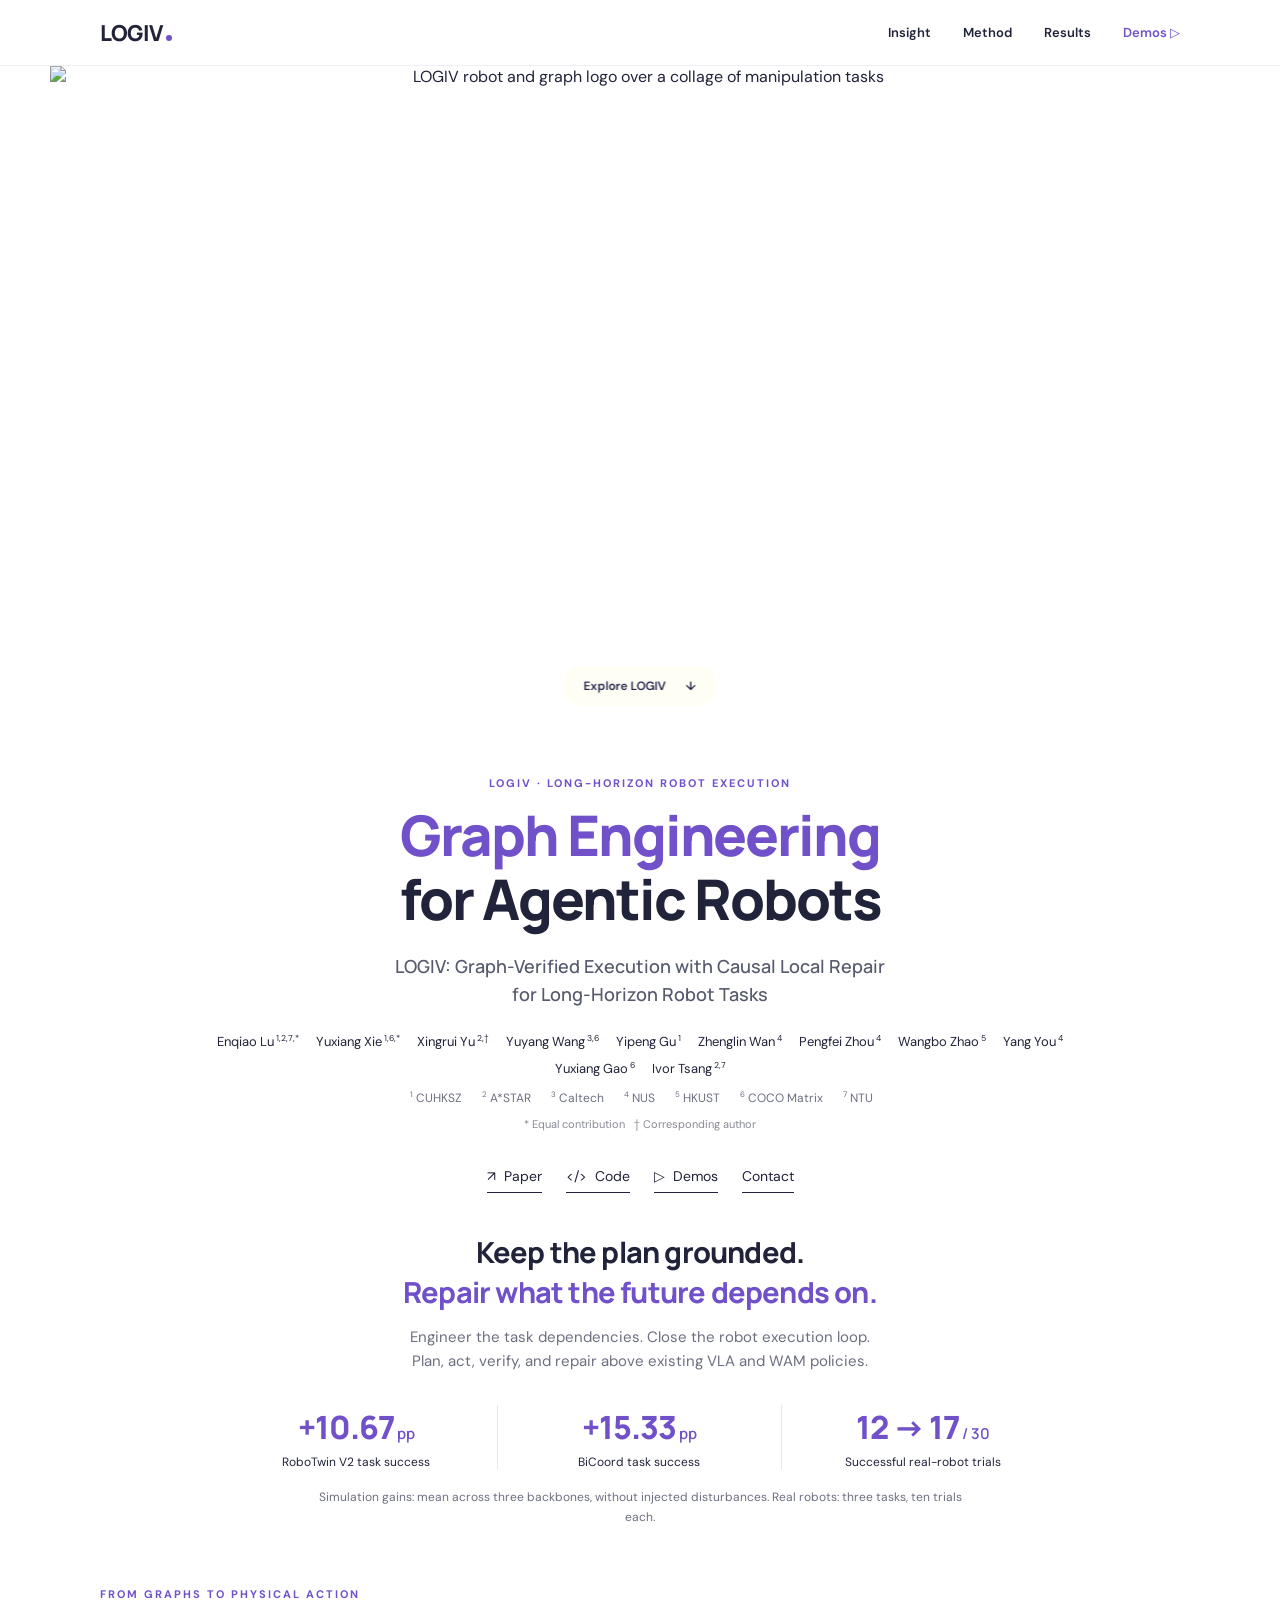
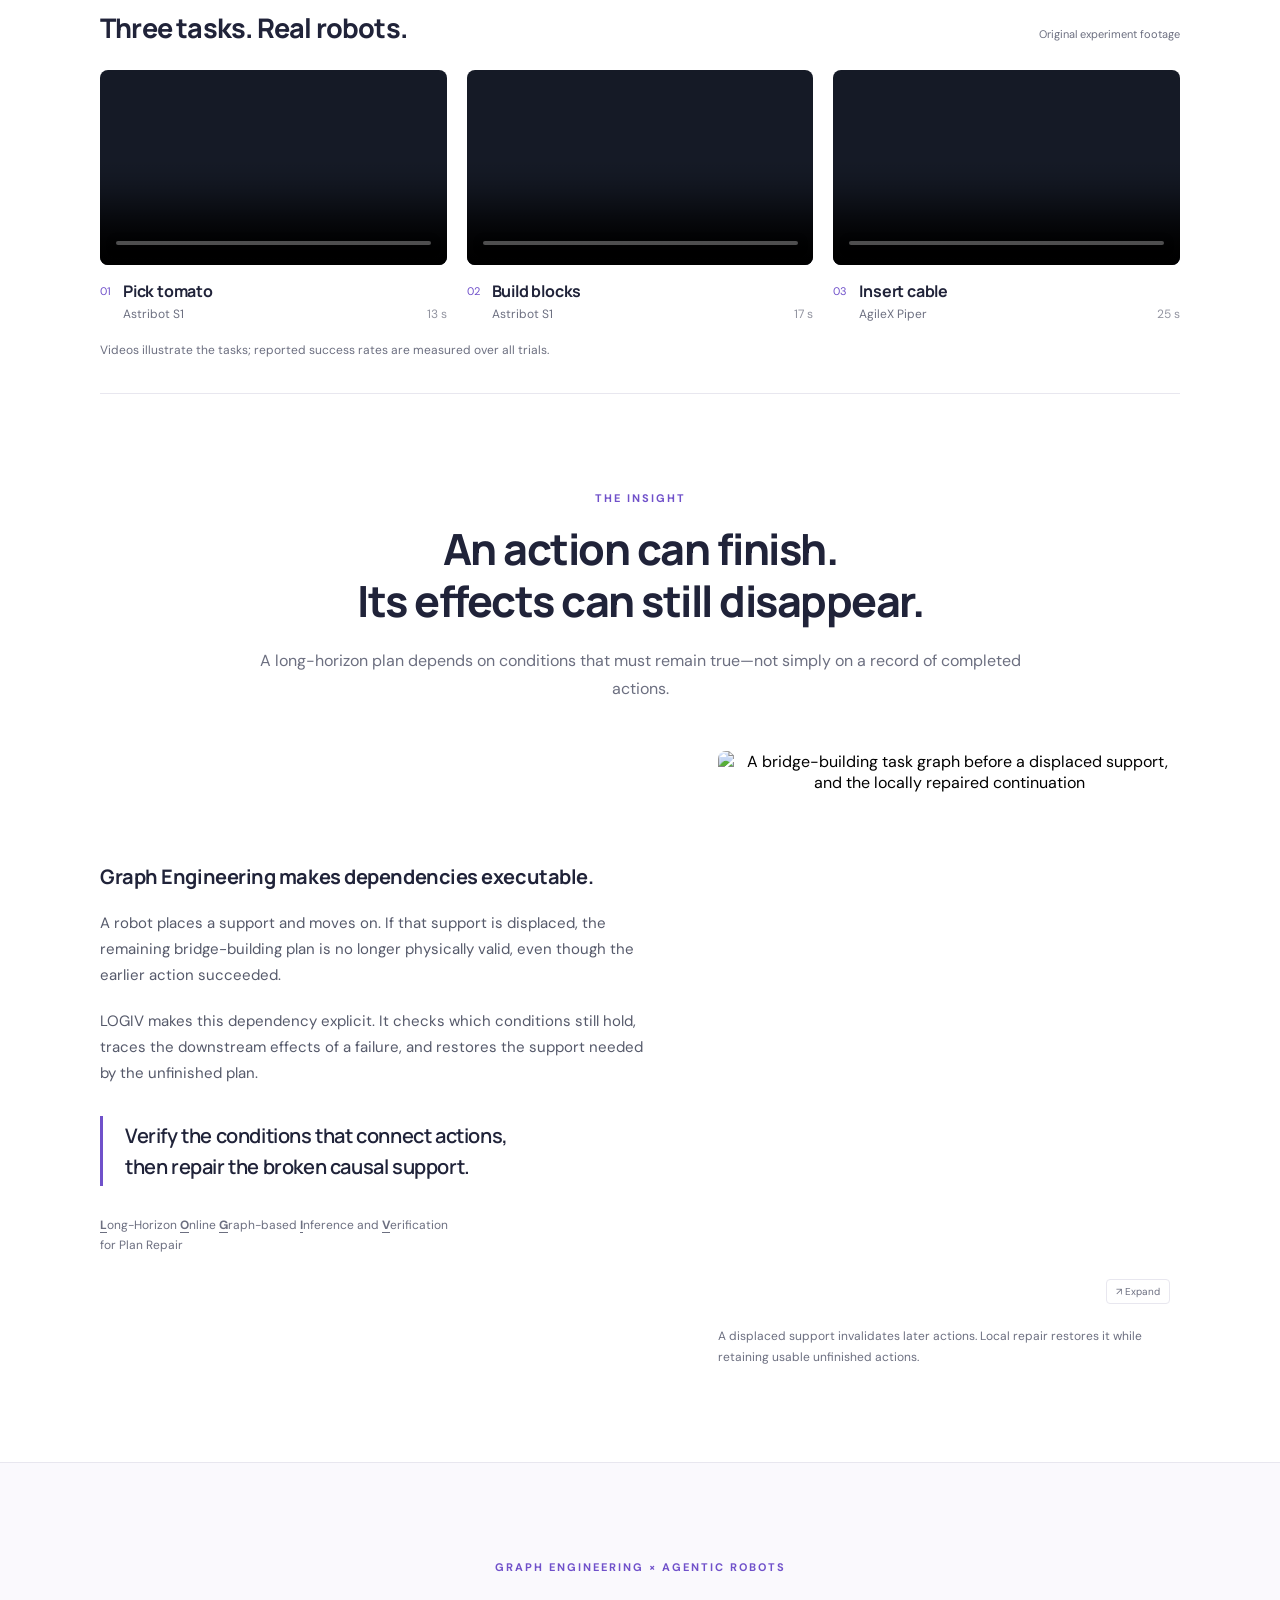
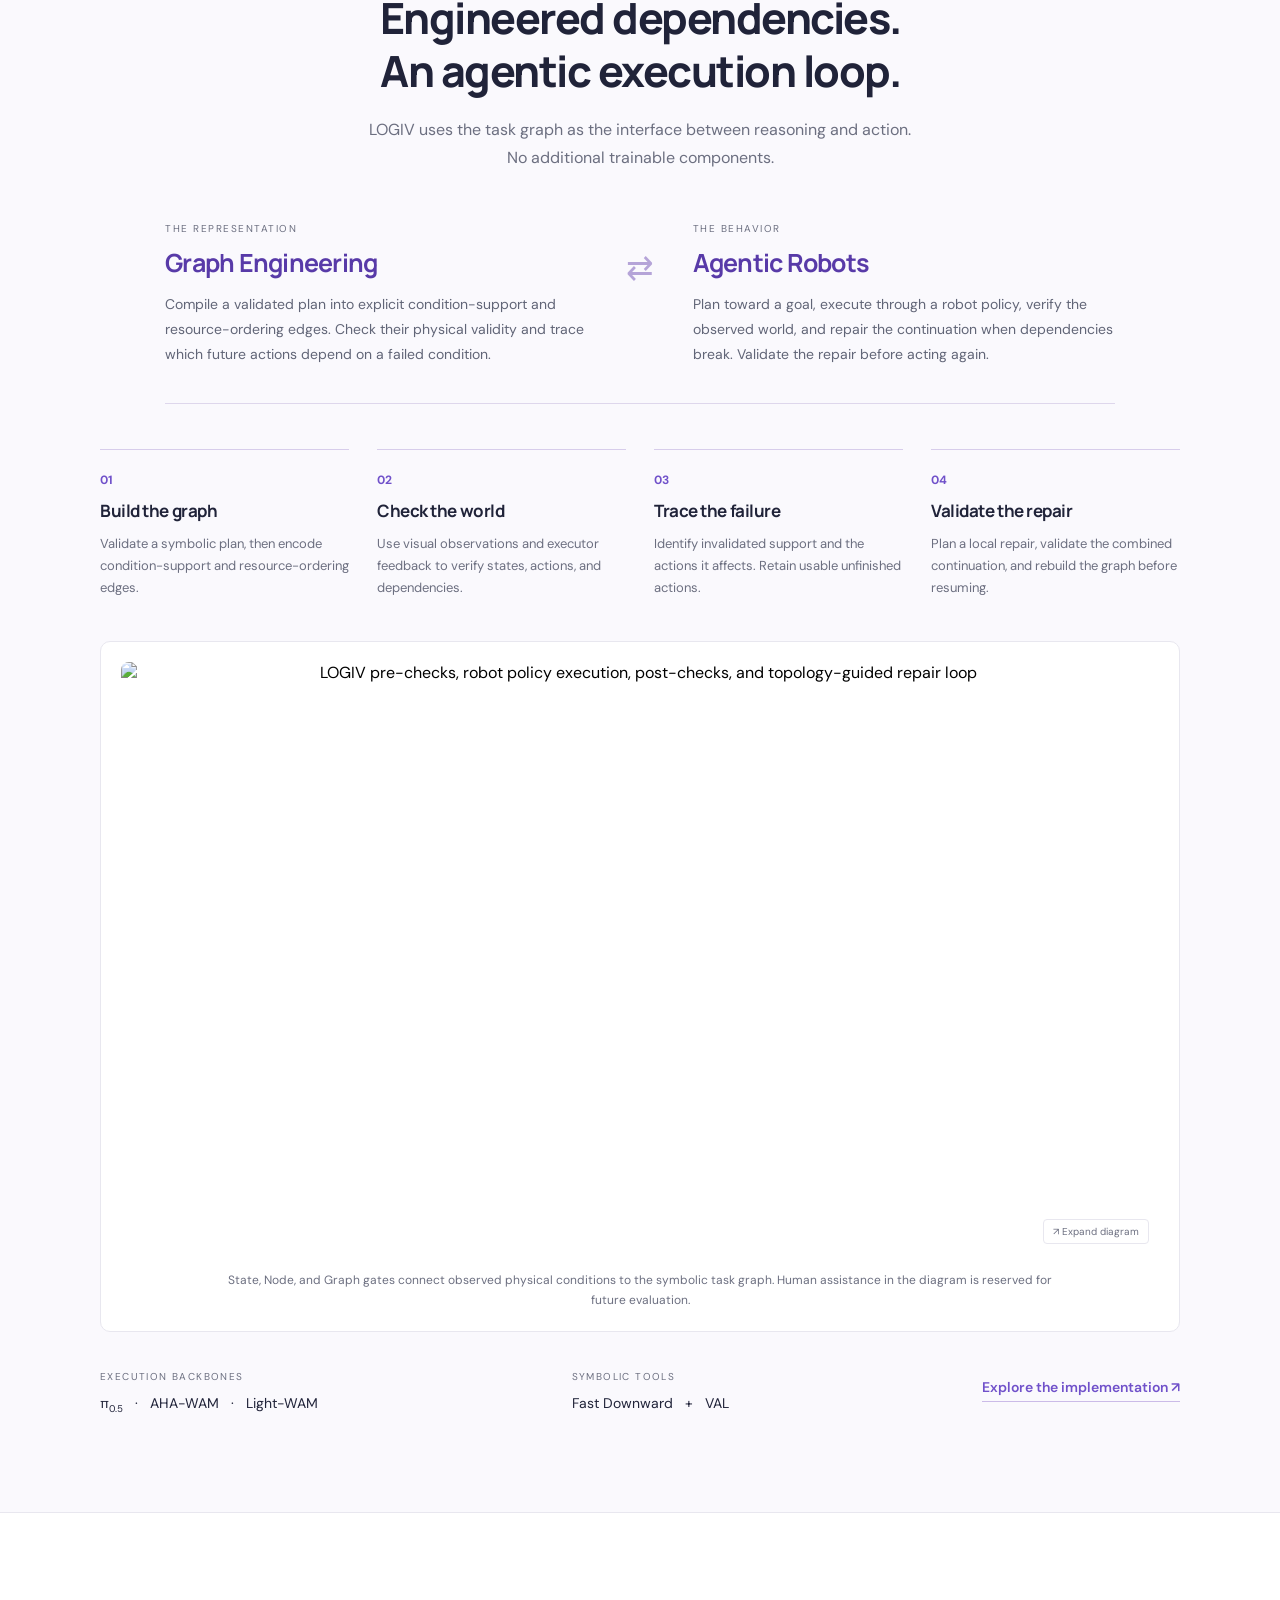
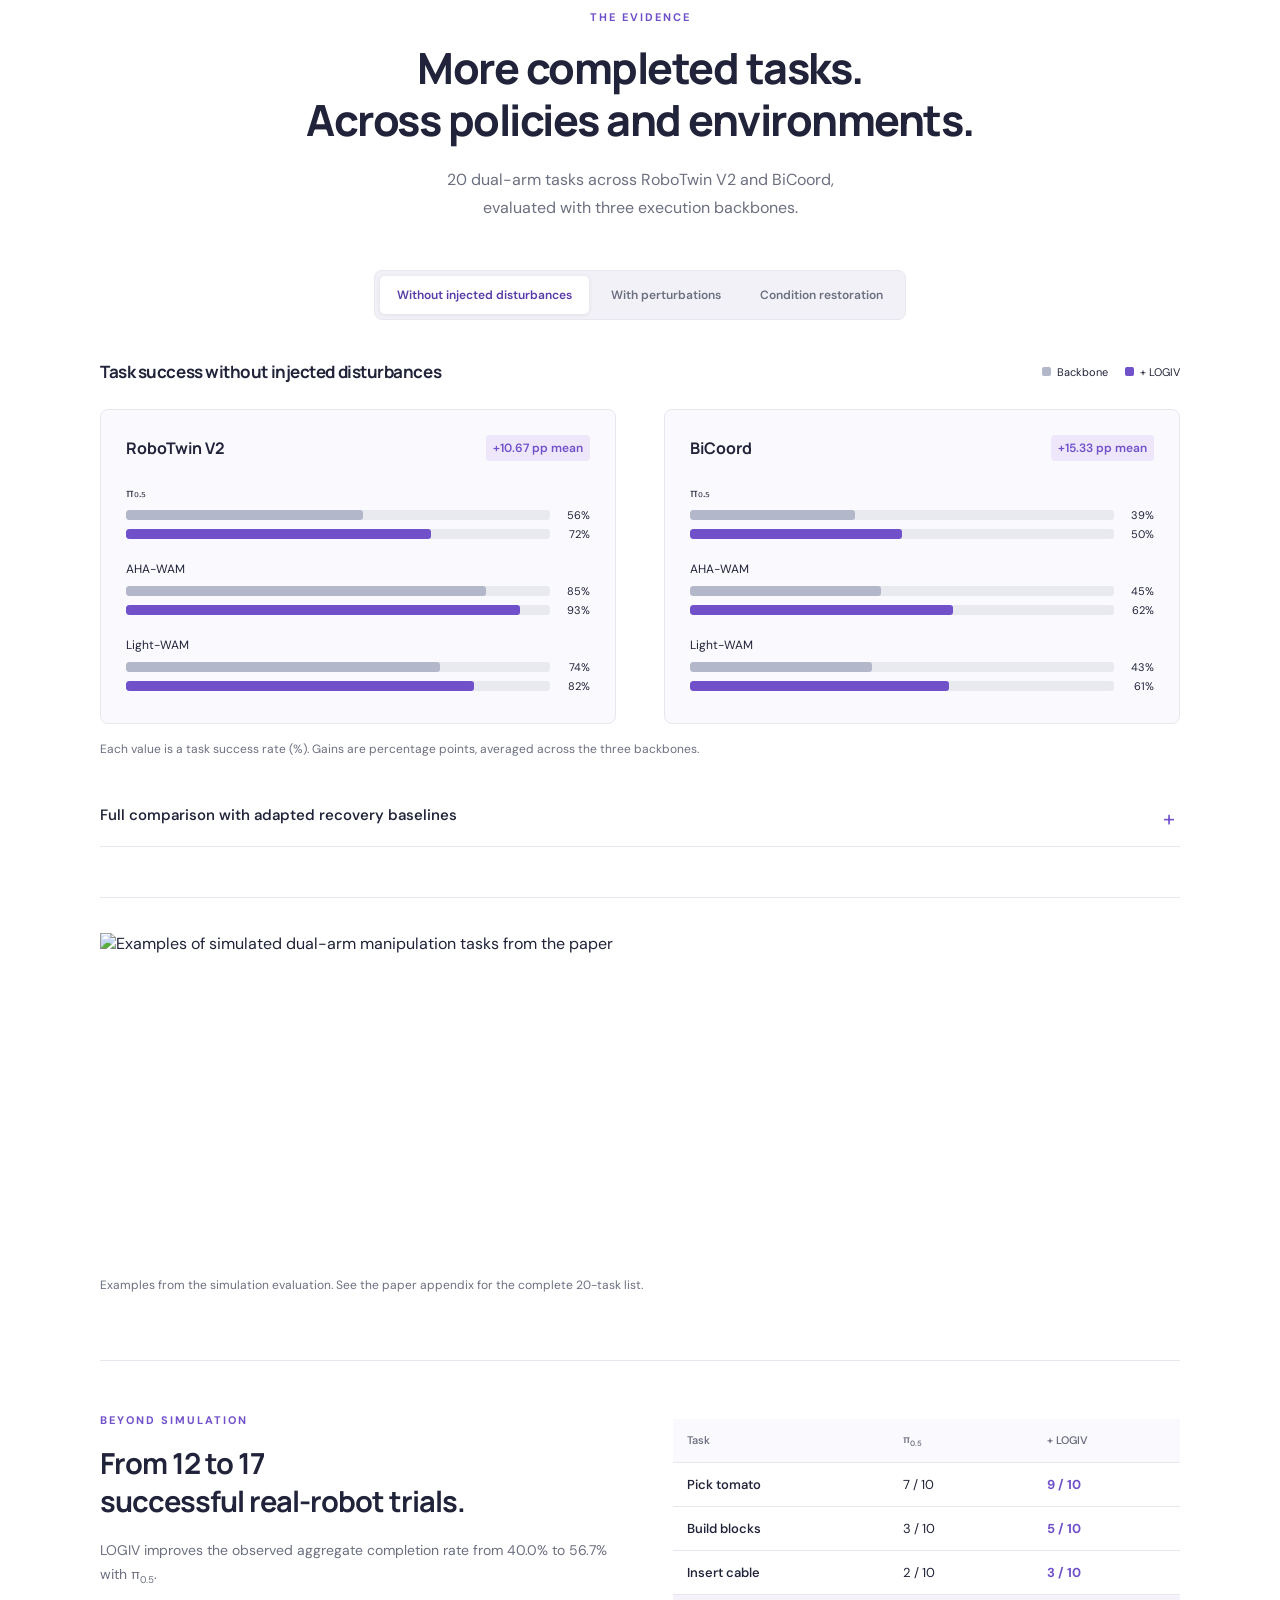
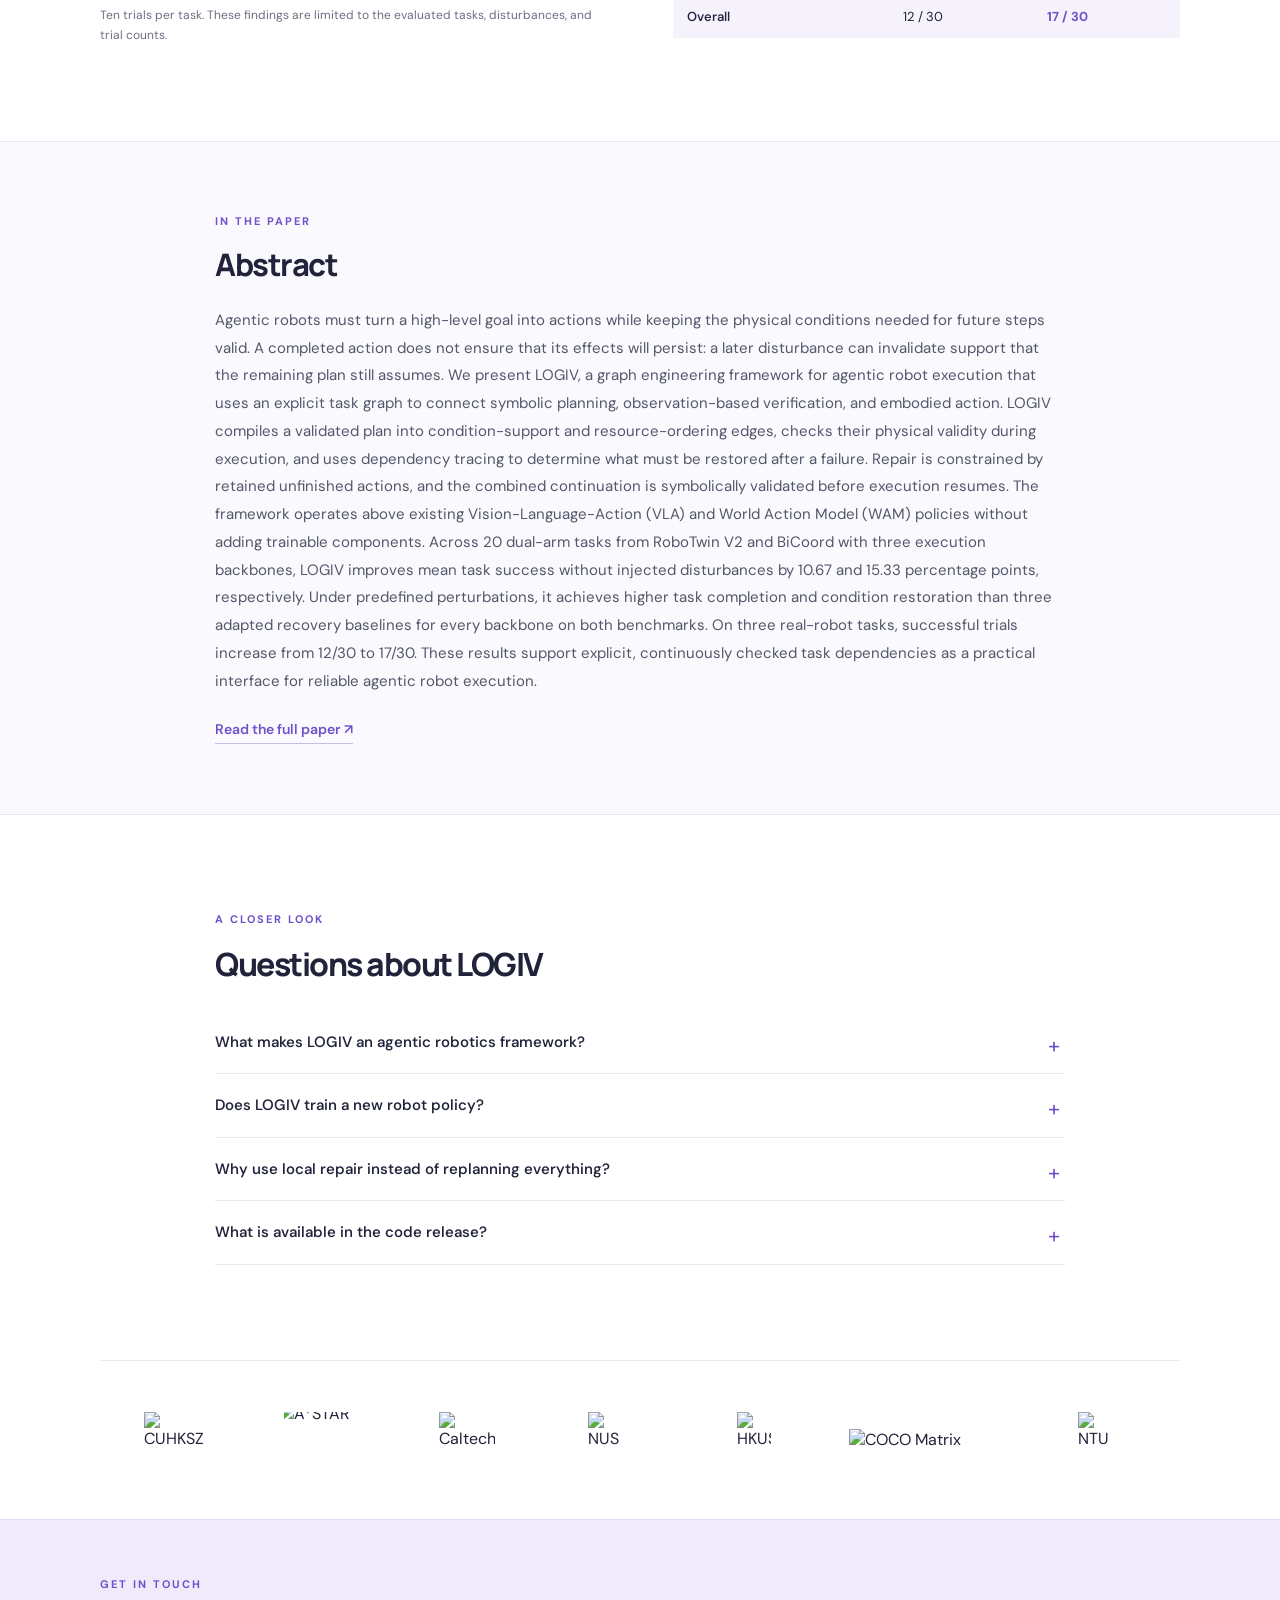
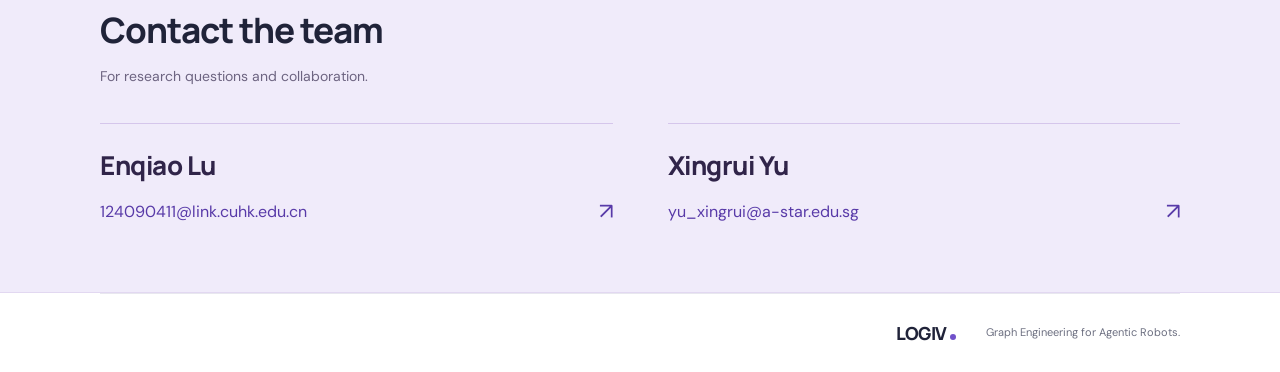
==== index.html @ ecf10473 "Publish LOGIV project website" ====
<!doctype html>
<html lang="en">
<head>
  <meta charset="utf-8">
  <meta name="viewport" content="width=device-width, initial-scale=1">
  <link rel="canonical" href="https://enqiao-lu.github.io/logiv-project/">
  <meta name="theme-color" content="#faf9ff">
  <title>LOGIV — Graph Engineering for Agentic Robots</title>
  <meta name="description" content="LOGIV connects symbolic planning, observation-based verification, and causal local repair for reliable long-horizon robot execution.">
  <meta property="og:title" content="LOGIV — Graph Engineering for Agentic Robots">
  <meta property="og:description" content="Keep the plan grounded. Repair what the future depends on.">
  <meta property="og:image" content="https://enqiao-lu.github.io/logiv-project/assets/logiv-logo.png">
  <link rel="icon" href="assets/logiv-logo.png" type="image/png">
  <link rel="stylesheet" href="styles.css">
  <script src="script.js" defer></script>
</head>
<body>
<a class="skip" href="#main">Skip to content</a>
<header class="site-header">
  <nav class="nav wrap" aria-label="Main navigation">
    <a class="wordmark" href="#top" aria-label="LOGIV home">LOGIV<span class="wordmark-dot"></span></a>
    <div class="nav-links"><a href="#insight">Insight</a><a href="#method">Method</a><a href="#results">Results</a><a href="#demos">Demos <span aria-hidden="true">▷</span></a></div>
  </nav>
</header>
<main id="main">
  <section class="hero wrap" id="top" aria-labelledby="paper-title">
    <div class="poster-hero"><img class="hero-logo" src="assets/logiv-logo.png" alt="LOGIV robot and graph logo over a collage of manipulation tasks" width="1672" height="941" fetchpriority="high"><a class="poster-scroll" href="#project-intro">Explore LOGIV <span aria-hidden="true">↓</span></a></div>
    <p class="eyebrow" id="project-intro">LOGIV · Long-horizon robot execution</p>
    <h1 class="concept-title"><span>Graph Engineering</span><br>for <span>Agentic Robots</span></h1>
    <p class="paper-subtitle" id="paper-title">LOGIV: Graph-Verified Execution with Causal Local Repair<br class="desktop-break"> for Long-Horizon Robot Tasks</p>
    <div class="authors" aria-label="Authors">
      <span>Enqiao Lu<sup>1,2,7,*</sup></span><span>Yuxiang Xie<sup>1,6,*</sup></span><span>Xingrui Yu<sup>2,†</sup></span><span>Yuyang Wang<sup>3,6</sup></span><span>Yipeng Gu<sup>1</sup></span><span>Zhenglin Wan<sup>4</sup></span><span>Pengfei Zhou<sup>4</sup></span><span>Wangbo Zhao<sup>5</sup></span><span>Yang You<sup>4</sup></span><span>Yuxiang Gao<sup>6</sup></span><span>Ivor Tsang<sup>2,7</sup></span>
    </div>
    <p class="affiliations"><span><sup>1</sup> CUHKSZ</span><span><sup>2</sup> A*STAR</span><span><sup>3</sup> Caltech</span><span><sup>4</sup> NUS</span><span><sup>5</sup> HKUST</span><span><sup>6</sup> COCO Matrix</span><span><sup>7</sup> NTU</span></p>
    <p class="author-note">* Equal contribution &nbsp; † Corresponding author</p>
    <div class="resource-links"><a href="assets/LOGIV-paper.pdf" target="_blank" rel="noopener"><span aria-hidden="true">↗</span> Paper</a><a href="https://github.com/Enqiao-Lu/LOGIV" target="_blank" rel="noopener"><span aria-hidden="true">&lt;/&gt;</span> Code</a><a href="#demos"><span aria-hidden="true">▷</span> Demos</a><a href="#contact">Contact</a></div>
    <h2 class="hero-message">Keep the plan grounded.<br><span>Repair what the future depends on.</span></h2>
    <p class="hero-description">Engineer the task dependencies. Close the robot execution loop.<br class="desktop-break"> Plan, act, verify, and repair above existing VLA and WAM policies.</p>
    <div class="hero-stats" aria-label="Selected results"><div><strong>+10.67<span> pp</span></strong><span>RoboTwin V2 task success</span></div><div><strong>+15.33<span> pp</span></strong><span>BiCoord task success</span></div><div><strong>12 → 17<span> / 30</span></strong><span>Successful real-robot trials</span></div></div>
    <p class="fine-print">Simulation gains: mean across three backbones, without injected disturbances. Real robots: three tasks, ten trials each.</p>
  </section>

  <section class="demos wrap" id="demos" aria-labelledby="demos-title">
    <div class="section-inline"><div><p class="eyebrow">From graphs to physical action</p><h2 id="demos-title">Three tasks. Real robots.</h2></div><span class="section-aside">Original experiment footage</span></div>
    <div class="video-grid">
      <figure><div class="video-shell"><video controls playsinline muted preload="metadata" poster="assets/tomato-poster.jpg" aria-label="Pick tomato demonstration"><source src="assets/tomato.mp4" type="video/mp4"><a href="assets/tomato.mp4">Download pick tomato video</a></video></div><figcaption><span class="demo-index">01</span><div><h3>Pick tomato</h3><p>Astribot S1 <span>13 s</span></p></div></figcaption></figure>
      <figure><div class="video-shell"><video controls playsinline muted preload="metadata" poster="assets/blocks-poster.jpg" aria-label="Build blocks demonstration"><source src="assets/blocks.mp4" type="video/mp4"><a href="assets/blocks.mp4">Download build blocks video</a></video></div><figcaption><span class="demo-index">02</span><div><h3>Build blocks</h3><p>Astribot S1 <span>17 s</span></p></div></figcaption></figure>
      <figure><div class="video-shell"><video controls playsinline muted preload="metadata" poster="assets/cable-poster.jpg" aria-label="Insert cable demonstration"><source src="assets/cable.mp4" type="video/mp4"><a href="assets/cable.mp4">Download insert cable video</a></video></div><figcaption><span class="demo-index">03</span><div><h3>Insert cable</h3><p>AgileX Piper <span>25 s</span></p></div></figcaption></figure>
    </div>
    <p class="section-footnote">Videos illustrate the tasks; reported success rates are measured over all trials.</p>
  </section>

  <section class="section insight wrap" id="insight" aria-labelledby="insight-title">
    <div class="section-heading"><p class="eyebrow">The insight</p><h2 id="insight-title">An action can finish.<br>Its effects can still disappear.</h2><p>A long-horizon plan depends on conditions that must remain true—not simply on a record of completed actions.</p></div>
    <div class="insight-grid">
      <div class="insight-copy"><h3>Graph Engineering makes dependencies executable.</h3><p>A robot places a support and moves on. If that support is displaced, the remaining bridge-building plan is no longer physically valid, even though the earlier action succeeded.</p><p>LOGIV makes this dependency explicit. It checks which conditions still hold, traces the downstream effects of a failure, and restores the support needed by the unfinished plan.</p><blockquote>Verify the conditions that connect actions,<br>then repair the broken causal support.</blockquote><p class="expanded-name"><u>L</u>ong-Horizon <u>O</u>nline <u>G</u>raph-based <u>I</u>nference and <u>V</u>erification for Plan Repair</p></div>
      <figure class="paper-figure overview"><button class="figure-button" type="button" data-image="assets/overview.webp" data-caption="Task-graph construction and local repair in the BiCoord build_bridge task." aria-label="Enlarge task-graph overview"><img src="assets/overview.webp" alt="A bridge-building task graph before a displaced support, and the locally repaired continuation" width="1200" height="1464" loading="lazy"><span class="expand-hint" aria-hidden="true">↗ Expand</span></button><figcaption>A displaced support invalidates later actions. Local repair restores it while retaining usable unfinished actions.</figcaption></figure>
    </div>
  </section>

  <section class="method-band" id="method" aria-labelledby="method-title"><div class="wrap section">
    <div class="section-heading"><p class="eyebrow">Graph Engineering × Agentic Robots</p><h2 id="method-title">Engineered dependencies.<br>An agentic execution loop.</h2><p>LOGIV uses the task graph as the interface between reasoning and action.<br>No additional trainable components.</p></div>
    <div class="concept-bridge">
      <div><p class="concept-label">The representation</p><h3>Graph Engineering</h3><p>Compile a validated plan into explicit condition-support and resource-ordering edges. Check their physical validity and trace which future actions depend on a failed condition.</p></div>
      <span class="concept-connector" aria-hidden="true">⇄</span>
      <div><p class="concept-label">The behavior</p><h3>Agentic Robots</h3><p>Plan toward a goal, execute through a robot policy, verify the observed world, and repair the continuation when dependencies break. Validate the repair before acting again.</p></div>
    </div>
    <ol class="method-steps"><li><span>01</span><h3>Build the graph</h3><p>Validate a symbolic plan, then encode condition-support and resource-ordering edges.</p></li><li><span>02</span><h3>Check the world</h3><p>Use visual observations and executor feedback to verify states, actions, and dependencies.</p></li><li><span>03</span><h3>Trace the failure</h3><p>Identify invalidated support and the actions it affects. Retain usable unfinished actions.</p></li><li><span>04</span><h3>Validate the repair</h3><p>Plan a local repair, validate the combined continuation, and rebuild the graph before resuming.</p></li></ol>
    <figure class="paper-figure method-figure"><button type="button" class="figure-button" data-image="assets/method.webp" data-caption="LOGIV online verification and topology-guided repair. Human assistance is reserved for future evaluation." aria-label="Enlarge LOGIV method diagram"><img src="assets/method.webp" alt="LOGIV pre-checks, robot policy execution, post-checks, and topology-guided repair loop" width="2200" height="1254" loading="lazy"><span class="expand-hint" aria-hidden="true">↗ Expand diagram</span></button><figcaption>State, Node, and Graph gates connect observed physical conditions to the symbolic task graph. Human assistance in the diagram is reserved for future evaluation.</figcaption></figure>
    <div class="method-bottom"><div><span class="small-label">Execution backbones</span><p>π<sub>0.5</sub> &nbsp; · &nbsp; AHA-WAM &nbsp; · &nbsp; Light-WAM</p></div><div><span class="small-label">Symbolic tools</span><p>Fast Downward &nbsp; + &nbsp; VAL</p></div><a class="text-link" href="https://github.com/Enqiao-Lu/LOGIV#method" target="_blank" rel="noopener">Explore the implementation <span aria-hidden="true">↗</span></a></div>
  </div></section>

  <section class="section results wrap" id="results" aria-labelledby="results-title">
    <div class="section-heading"><p class="eyebrow">The evidence</p><h2 id="results-title">More completed tasks.<br>Across policies and environments.</h2><p>20 dual-arm tasks across RoboTwin V2 and BiCoord,<br>evaluated with three execution backbones.</p></div>
    <div class="result-controls" role="group" aria-label="Choose evaluation metric"><button class="active" type="button" data-metric="clean" aria-pressed="true">Without injected disturbances</button><button type="button" data-metric="perturbed" aria-pressed="false">With perturbations</button><button type="button" data-metric="recovery" aria-pressed="false">Condition restoration</button></div>
    <div class="chart-heading"><h3 id="chart-title">Task success without injected disturbances</h3><div class="legend"><span><i class="base-swatch"></i>Backbone</span><span><i class="logiv-swatch"></i>+ LOGIV</span></div></div>
    <div class="benchmark-charts" id="benchmark-charts" aria-live="polite"></div>
    <p class="section-footnote" id="metric-note">Each value is a task success rate (%). Gains are percentage points, averaged across the three backbones.</p>
    <details class="full-results"><summary>Full comparison with adapted recovery baselines</summary><div class="table-scroll"><table id="full-results-table"><caption>Results from the paper. C: no injected disturbances; P: predefined perturbations; R: condition restoration. All values are percentages.</caption><thead><tr><th scope="col">Backbone</th><th scope="col">Method</th><th colspan="3" scope="colgroup">RoboTwin V2</th><th colspan="3" scope="colgroup">BiCoord</th></tr><tr><th></th><th></th><th>C</th><th>P</th><th>R</th><th>C</th><th>P</th><th>R</th></tr></thead><tbody></tbody></table></div></details>
    <figure class="task-strip"><img src="assets/simulation-tasks.webp" alt="Examples of simulated dual-arm manipulation tasks from the paper" width="1800" height="549" loading="lazy"><figcaption>Examples from the simulation evaluation. See the paper appendix for the complete 20-task list.</figcaption></figure>
    <div class="real-results"><div><p class="eyebrow">Beyond simulation</p><h3>From 12 to 17<br>successful real-robot trials.</h3><p>LOGIV improves the observed aggregate completion rate from 40.0% to 56.7% with π<sub>0.5</sub>.</p><p class="section-footnote">Ten trials per task. These findings are limited to the evaluated tasks, disturbances, and trial counts.</p></div><div class="table-scroll"><table><caption class="sr-only">Real-robot task success</caption><thead><tr><th scope="col">Task</th><th scope="col">π<sub>0.5</sub></th><th scope="col">+ LOGIV</th></tr></thead><tbody><tr><th scope="row">Pick tomato</th><td>7 / 10</td><td><strong>9 / 10</strong></td></tr><tr><th scope="row">Build blocks</th><td>3 / 10</td><td><strong>5 / 10</strong></td></tr><tr><th scope="row">Insert cable</th><td>2 / 10</td><td><strong>3 / 10</strong></td></tr><tr class="total"><th scope="row">Overall</th><td>12 / 30</td><td><strong>17 / 30</strong></td></tr></tbody></table></div></div>
  </section>

  <section class="abstract-band"><div class="wrap narrow section"><p class="eyebrow">In the paper</p><h2>Abstract</h2><p class="abstract-text">Agentic robots must turn a high-level goal into actions while keeping the physical conditions needed for future steps valid. A completed action does not ensure that its effects will persist: a later disturbance can invalidate support that the remaining plan still assumes. We present LOGIV, a graph engineering framework for agentic robot execution that uses an explicit task graph to connect symbolic planning, observation-based verification, and embodied action. LOGIV compiles a validated plan into condition-support and resource-ordering edges, checks their physical validity during execution, and uses dependency tracing to determine what must be restored after a failure. Repair is constrained by retained unfinished actions, and the combined continuation is symbolically validated before execution resumes. The framework operates above existing Vision-Language-Action (VLA) and World Action Model (WAM) policies without adding trainable components. Across 20 dual-arm tasks from RoboTwin V2 and BiCoord with three execution backbones, LOGIV improves mean task success without injected disturbances by 10.67 and 15.33 percentage points, respectively. Under predefined perturbations, it achieves higher task completion and condition restoration than three adapted recovery baselines for every backbone on both benchmarks. On three real-robot tasks, successful trials increase from 12/30 to 17/30. These results support explicit, continuously checked task dependencies as a practical interface for reliable agentic robot execution.</p><a class="text-link" href="assets/LOGIV-paper.pdf" target="_blank" rel="noopener">Read the full paper ↗</a></div></section>

  <section class="section wrap narrow faq" aria-labelledby="faq-title"><p class="eyebrow">A closer look</p><h2 id="faq-title">Questions about LOGIV</h2><details><summary>What makes LOGIV an agentic robotics framework?</summary><p>It closes a planning–execution–verification–repair loop. The system reasons about the conditions needed for future actions, observes whether they remain valid, and updates its continuation after failure. Its autonomy is bounded by the symbolic task model, available observations, execution policies, and budget.</p></details><details><summary>Does LOGIV train a new robot policy?</summary><p>No. LOGIV operates above existing VLA and WAM policies. It adds symbolic task-graph construction, runtime verification, and local plan repair without adding trainable components.</p></details><details><summary>Why use local repair instead of replanning everything?</summary><p>Usable unfinished actions constrain the repair. By restoring the support they need and validating the combined continuation, LOGIV can avoid repeating valid work. In the reported ablation, replanning all remaining actions increases repeated valid actions from 0.2 to 1.6.</p></details><details><summary>What is available in the code release?</summary><p>The repository includes a LOGIV core reconstructed from the paper, integration layers for RoboTwin and BiCoord, and two example PDDL/prompt bundles. Complete experimental reproduction additionally requires the original task models, full prompts, policy weights, layouts, perturbation schedules, and budgets. See the <a href="https://github.com/Enqiao-Lu/LOGIV#implementation-and-validation-scope" target="_blank" rel="noopener">repository's validation scope</a>.</p></details></section>


  <section class="institutions wrap" aria-label="Author affiliations"><div><span class="emblem" style="--ratio:1.260000;--scale:1.000000;--offset-x:0.000000;--offset-y:0.000000"><img src="assets/logo-cuhksz.png" alt="CUHKSZ" loading="lazy"></span></div><div><span class="emblem" style="--ratio:1.397351;--scale:1.324503;--offset-x:0.105960;--offset-y:0.152318"><img src="assets/logo-astar.png" alt="A*STAR" loading="lazy"></span></div><div><span class="emblem" style="--ratio:1.003040;--scale:1.000000;--offset-x:0.000000;--offset-y:0.000000"><img src="assets/logo-caltech-seal.png" alt="Caltech" loading="lazy"></span></div><div><span class="emblem" style="--ratio:0.782609;--scale:1.000000;--offset-x:0.000000;--offset-y:0.000000"><img src="assets/logo-nus.png" alt="NUS" loading="lazy"></span></div><div><span class="emblem" style="--ratio:0.610169;--scale:1.000000;--offset-x:0.000000;--offset-y:0.000000"><img src="assets/logo-hkust.png" alt="HKUST" loading="lazy"></span></div><div class="company-logo"><img src="assets/logo-coco-official.png" alt="COCO Matrix" loading="lazy"></div><div><span class="emblem" style="--ratio:0.778499;--scale:1.000000;--offset-x:0.000000;--offset-y:0.000000"><img src="assets/logo-ntu.png" alt="NTU" loading="lazy"></span></div></section>
  <section class="contact-band" id="contact" aria-labelledby="contact-title"><div class="wrap"><p class="eyebrow">Get in touch</p><h2 id="contact-title">Contact the team</h2><p class="contact-intro">For research questions and collaboration.</p><div class="contact-people"><a href="mailto:124090411@link.cuhk.edu.cn"><span class="contact-name">Enqiao Lu</span><span class="contact-email">124090411@link.cuhk.edu.cn <span aria-hidden="true">↗</span></span></a><a href="mailto:yu_xingrui@a-star.edu.sg"><span class="contact-name">Xingrui Yu</span><span class="contact-email">yu_xingrui@a-star.edu.sg <span aria-hidden="true">↗</span></span></a></div></div></section>
</main>
<footer class="wrap"><a class="wordmark" href="#top">LOGIV<span class="wordmark-dot"></span></a><p>Graph Engineering for Agentic Robots.</p></footer>
<dialog id="figure-dialog" aria-labelledby="figure-caption"><button type="button" id="close-figure" aria-label="Close enlarged figure">×</button><img id="figure-large" src="assets/overview.webp" alt=""><p id="figure-caption"></p></dialog>
</body>
</html>
---- styles.css ----
@import url('https://fonts.googleapis.com/css2?family=DM+Sans:wght@400;450;500;550;600;650;700&family=Manrope:wght@500;600;650;700;750;800&display=swap');
:root{--ink:#202339;--muted:#6c6f80;--purple:#7051ca;--purple-dark:#583aa8;--pale:#f5f2fc;--line:#e8e7ef;--soft:#faf9fd;--base:#b2b8c9;--max:1080px;font-family:'DM Sans',sans-serif;color:var(--ink);background:#fff;font-synthesis:none;scroll-behavior:smooth;scroll-padding-top:90px}
*{box-sizing:border-box}body{margin:0}a{color:inherit;text-decoration:none}button,summary,a{-webkit-tap-highlight-color:transparent}button{font:inherit;cursor:pointer}a:hover{color:var(--purple)}a:focus-visible,button:focus-visible,summary:focus-visible,video:focus-visible{outline:3px solid #9272e1;outline-offset:5px}p{line-height:1.75}h1,h2,h3,p,figure{margin:0}h1,h2,h3{font-family:Manrope,'DM Sans',sans-serif}h2{font-size:clamp(30px,3.4vw,43px);line-height:1.22;letter-spacing:-1.5px;font-weight:750}h3{font-size:20px;line-height:1.4;letter-spacing:-.45px}img,video{max-width:100%;height:auto}sup{font-size:.66em;margin-left:2px}sub{font-size:.7em}.wrap{width:min(var(--max),calc(100% - 64px));margin-inline:auto}.narrow{max-width:850px}.sr-only{position:absolute;width:1px;height:1px;padding:0;margin:-1px;overflow:hidden;clip:rect(0,0,0,0);white-space:nowrap;border:0}.skip{position:fixed;top:-80px;left:20px;background:#fff;z-index:100;padding:16px}.skip:focus{top:12px}.site-header{height:66px;background:rgba(255,255,255,.94);backdrop-filter:blur(14px);border-bottom:1px solid #f0eff5;position:sticky;top:0;z-index:20}.nav{display:flex;align-items:center;justify-content:space-between;height:100%}.wordmark{font-family:Manrope,sans-serif;font-size:22px;letter-spacing:-.8px;font-weight:800;display:inline-flex;align-items:baseline;gap:4px}.wordmark-dot{width:6px;height:6px;background:var(--purple);border-radius:50%;display:inline-block}.nav-links{display:flex;gap:32px;font-size:13px;font-weight:600}.nav-links a:last-child{color:var(--purple)}.nav-links a[aria-current]{text-decoration:underline;text-underline-offset:7px}.hero{text-align:center;padding-top:38px}.hero-logo{width:385px;height:auto;border-radius:10px;display:block;margin:0 auto 25px;box-shadow:0 3px 16px #2524490b}.eyebrow{text-transform:uppercase;letter-spacing:2px;font-size:11px;font-weight:700;color:var(--purple);margin-bottom:15px}.hero .eyebrow{margin-bottom:10px}h1{font-size:clamp(24px,2.7vw,34px);letter-spacing:-1px;line-height:1.35;font-weight:750;max-width:950px;margin:auto}.authors{display:flex;flex-wrap:wrap;justify-content:center;gap:7px 17px;max-width:850px;margin:23px auto 10px;font-size:13px;line-height:1.5}.authors span{white-space:nowrap}.affiliations{display:flex;flex-wrap:wrap;justify-content:center;gap:4px 18px;font-size:12px;color:var(--muted)}.author-note{font-size:11px;color:#878996;margin-top:6px}.resource-links{display:flex;flex-wrap:wrap;justify-content:center;gap:24px;margin:25px 0 39px;font-size:14px}.resource-links a{border-bottom:1px solid var(--ink);padding:7px 0;display:flex;gap:8px;align-items:center}.resource-links a:hover{border-color:var(--purple)}.hero-message{font-size:29px;line-height:1.4;letter-spacing:-.8px}.hero-message span{color:var(--purple)}.hero-description{font-size:15px;color:var(--muted);line-height:1.6;margin-top:12px}.hero-stats{display:grid;grid-template-columns:repeat(3,1fr);max-width:850px;margin:32px auto 17px}.hero-stats>div{display:flex;flex-direction:column;gap:5px;border-right:1px solid var(--line)}.hero-stats>div:last-child{border:0}.hero-stats strong{font-family:Manrope,sans-serif;font-size:32px;color:var(--purple);letter-spacing:-1px;font-weight:800}.hero-stats strong span{font-size:15px;letter-spacing:0;font-weight:600}.hero-stats>div>span{font-size:12px}.fine-print,.section-footnote{font-size:12px;color:var(--muted);line-height:1.7}.fine-print{max-width:700px;margin:auto}.demos{padding-top:57px}.section-inline{display:flex;justify-content:space-between;align-items:end;gap:16px}.section-inline h2{font-size:27px;letter-spacing:-.8px}.section-inline .eyebrow{margin-bottom:8px}.section-aside{font-size:11px;color:var(--muted);padding-bottom:4px}.video-grid{display:grid;grid-template-columns:repeat(3,1fr);gap:20px;margin-top:25px}.video-shell{background:#151a26;border-radius:8px;overflow:hidden;aspect-ratio:16/9}.video-shell video{display:block;width:100%;height:100%;object-fit:contain}.video-grid figcaption{display:flex;gap:12px;padding:15px 0}.demo-index{font-size:11px;color:var(--purple);padding-top:4px}.video-grid figcaption>div{flex:1}.video-grid h3{font-size:16px;letter-spacing:-.2px}.video-grid p{font-size:12px;color:var(--muted);margin-top:2px}.video-grid p span{float:right;color:#9294a0}.section{padding-block:95px}.section-heading{text-align:center;margin:0 auto 48px;max-width:800px}.section-heading>p:last-child{font-size:16px;color:var(--muted);margin-top:19px}.insight{margin-top:32px;border-top:1px solid var(--line)}.insight-grid{display:grid;grid-template-columns:1fr .85fr;align-items:center;gap:75px}.insight-copy>p{font-size:15px;margin-top:19px;color:#565a6b}.insight-copy blockquote{font-family:Manrope,sans-serif;border-left:3px solid var(--purple);font-size:20px;line-height:1.55;font-weight:600;margin:30px 0;padding:4px 0 4px 22px;letter-spacing:-.4px}.insight-copy .expanded-name{font-size:12px;color:var(--muted);line-height:1.6;max-width:360px}.expanded-name u{font-weight:700;text-underline-offset:3px}.paper-figure figcaption{font-size:12px;line-height:1.7;color:var(--muted);margin-top:12px}.figure-button{border:0;padding:0;background:#fff;display:block;position:relative;width:100%;border-radius:8px;overflow:hidden;transition:box-shadow .2s}.figure-button:hover{box-shadow:0 5px 26px #2a19501a}.figure-button img{display:block;width:100%}.expand-hint{position:absolute;right:10px;bottom:10px;background:#ffffffee;padding:5px 9px;border:1px solid var(--line);border-radius:4px;color:var(--muted);font-size:10px}.method-band{background:var(--soft);border-block:1px solid var(--line)}.method-steps{display:grid;grid-template-columns:repeat(4,1fr);gap:28px;padding:0;list-style:none;margin:0 0 42px}.method-steps li{border-top:1px solid #d7cdeb;padding-top:18px}.method-steps li>span{font-size:12px;color:var(--purple);font-weight:700}.method-steps h3{font-size:17px;margin:10px 0}.method-steps p{font-size:13px;color:var(--muted);line-height:1.7}.method-figure{padding:20px;background:#fff;border:1px solid var(--line);border-radius:10px}.method-figure figcaption{max-width:850px;margin:16px auto 0;text-align:center}.method-bottom{display:flex;align-items:center;justify-content:space-between;gap:24px;margin-top:32px}.small-label{font-size:10px;text-transform:uppercase;letter-spacing:1.4px;color:var(--muted)}.method-bottom p{font-size:14px;margin-top:6px}.text-link{font-size:14px;font-weight:600;color:var(--purple);border-bottom:1px solid #cbbbe8;padding-bottom:5px;display:inline-block}.result-controls{display:flex;justify-content:center;gap:5px;background:#f2f1f7;border:1px solid var(--line);padding:5px;border-radius:8px;width:max-content;max-width:100%;margin:0 auto 40px}.result-controls button{background:transparent;border:0;font-size:12px;font-weight:600;color:var(--muted);padding:11px 17px;border-radius:5px}.result-controls button.active{background:#fff;color:var(--purple-dark);box-shadow:0 1px 5px #251b4414}.chart-heading{display:flex;justify-content:space-between;align-items:center;gap:20px;margin-bottom:25px}.chart-heading h3{font-size:17px}.legend{display:flex;gap:17px;font-size:11px;white-space:nowrap}.legend span{display:flex;align-items:center;gap:6px}.legend i{display:inline-block;width:9px;height:9px;border-radius:2px}.base-swatch{background:var(--base)}.logiv-swatch{background:var(--purple)}.benchmark-charts{display:grid;grid-template-columns:1fr 1fr;gap:48px}.benchmark-chart{padding:25px;background:var(--soft);border:1px solid var(--line);border-radius:8px}.benchmark-title{display:flex;justify-content:space-between;align-items:center;margin-bottom:24px}.benchmark-title h4{font-size:16px;margin:0;font-family:Manrope,sans-serif}.gain{font-size:12px;color:var(--purple);font-weight:600;background:#eee7fa;border-radius:4px;padding:5px 7px}.bar-group{margin:0 0 20px}.bar-group:last-child{margin-bottom:0}.bar-label{font-size:12px;display:block;margin-bottom:7px}.bar-line{display:flex;align-items:center;gap:8px;margin:5px 0}.bar-track{height:10px;background:#e9e9f0;flex:1;border-radius:3px;overflow:hidden}.bar{height:100%;background:var(--base);border-radius:3px;transition:width .3s}.bar.logiv{background:var(--purple)}.bar-number{font-size:11px;font-variant-numeric:tabular-nums;width:32px;text-align:right}.results>#metric-note{margin-top:15px}.full-results{margin-top:25px}.table-scroll{overflow:auto}table{width:100%;border-collapse:collapse;text-align:left;font-size:13px;font-variant-numeric:tabular-nums}th,td{padding:13px 14px;border-bottom:1px solid var(--line)}th{font-weight:550}thead th{font-size:11px;color:var(--muted);background:var(--soft)}td strong{color:var(--purple)}caption{caption-side:bottom;text-align:left;font-size:11px;color:var(--muted);line-height:1.6;padding:12px 0}.highlight td{background:var(--pale);font-weight:600;color:var(--purple-dark)}.full-results table{min-width:700px}.full-results th,.full-results td{padding:10px 12px}.task-strip{margin:50px 0 0;padding-top:35px;border-top:1px solid var(--line)}.task-strip img{width:100%;display:block}.task-strip figcaption{font-size:12px;color:var(--muted);margin-top:13px;line-height:1.6}.real-results{display:grid;grid-template-columns:1fr 1fr;gap:65px;align-items:center;margin-top:65px;padding-top:50px;border-top:1px solid var(--line)}.real-results h3{font-size:29px;line-height:1.3;letter-spacing:-1px}.real-results p:not(.eyebrow){font-size:14px;color:var(--muted);margin-top:17px}.real-results p.section-footnote{font-size:12px}.total th,.total td{border-bottom:0;background:var(--pale)}.abstract-band{background:var(--soft);border-block:1px solid var(--line)}.abstract-band .section{padding-block:70px}.abstract-band h2{font-size:31px}.abstract-text{font-size:15px;line-height:1.85;color:#53576a;margin:23px 0}.faq h2{font-size:32px;margin-bottom:27px}details{border-bottom:1px solid var(--line)}summary{cursor:pointer;list-style:none;position:relative;padding:20px 32px 20px 0;font-size:15px;font-weight:550;line-height:1.5}summary::-webkit-details-marker{display:none}summary::after{content:'+';position:absolute;right:5px;top:18px;color:var(--purple);font-size:22px;font-weight:400}details[open]>summary::after{content:'−'}details p{font-size:14px;color:var(--muted);padding:0 30px 23px 0}details p a{color:var(--purple);text-decoration:underline;text-underline-offset:3px}.citation{padding-bottom:65px}.citation h2{font-size:30px}.copy-button{border:1px solid #ddd6ec;background:#fff;padding:8px 14px;border-radius:5px;font-size:12px;color:var(--purple)}.copy-button:hover{background:var(--pale)}pre{margin:20px 0 10px;padding:25px;border:1px solid var(--line);border-radius:8px;background:var(--soft);font-size:12px;line-height:1.75;overflow:auto;color:#505467}.institutions{display:grid;grid-template-columns:repeat(7,1fr);align-items:center;gap:30px;padding:45px 20px;border-top:1px solid var(--line)}.institutions>div{height:53px;display:flex;align-items:center;justify-content:center}.institutions img{max-height:53px;max-width:100%;object-fit:contain}.institutions .company-logo img{max-height:58px}footer{display:flex;align-items:center;flex-wrap:wrap;gap:15px 30px;padding:27px 0;border-top:1px solid var(--line);font-size:11px;color:var(--muted)}footer .wordmark{font-size:18px;color:var(--ink)}footer>a:last-of-type{margin-left:auto}.footer-credit{flex-basis:100%;font-size:10px;text-align:right;color:#999aa5}dialog{border:1px solid var(--line);border-radius:12px;padding:38px 25px 22px;max-width:min(94vw,1300px);max-height:94vh;box-shadow:0 20px 100px #15102f33}dialog::backdrop{background:#141426b8;backdrop-filter:blur(5px)}dialog img{display:block;max-height:75vh;width:auto;max-width:100%;margin:auto;object-fit:contain}dialog p{font-size:12px;color:var(--muted);margin:15px auto 0;max-width:800px}#close-figure{position:absolute;right:10px;top:5px;background:transparent;border:0;font-size:30px;color:var(--muted);padding:1px 9px}
@media(min-width:1450px){.hero-logo{width:430px}.hero{padding-top:45px}}
@media(max-width:800px){.wrap{width:calc(100% - 40px)}.hero-logo{width:340px}.section{padding-block:65px}.insight-grid{gap:30px;grid-template-columns:1fr 1fr}.insight-copy blockquote{font-size:17px}.method-steps{grid-template-columns:1fr 1fr;gap:25px}.method-bottom{flex-wrap:wrap}.benchmark-charts{gap:20px}.benchmark-chart{padding:18px}.real-results{gap:25px}.institutions{gap:22px}.chart-heading{align-items:start}.hero-stats strong{font-size:27px}.video-grid{gap:12px}}
@media(max-width:600px){:root{scroll-padding-top:76px}.wrap{width:calc(100% - 36px)}.site-header{height:59px}.wordmark{font-size:19px}.nav-links{gap:17px;font-size:11px}.nav-links a span{display:none}.hero{padding-top:27px}.hero-logo{width:290px;margin-bottom:21px}.hero .eyebrow{font-size:9px;letter-spacing:1.5px}h1{font-size:24px;line-height:1.35;letter-spacing:-.65px}.desktop-break{display:none}.authors{font-size:11px;gap:7px 12px;margin-top:19px}.affiliations{font-size:10px;gap:3px 13px}.author-note{font-size:10px}.resource-links{gap:22px;font-size:12px;margin:23px 0 31px}.hero-message{font-size:24px}.hero-description{font-size:13px}.hero-stats{margin:26px -3px 14px;gap:4px}.hero-stats strong{font-size:22px;letter-spacing:-.7px}.hero-stats strong span{font-size:10px}.hero-stats>div>span{font-size:10px;line-height:1.5;padding-inline:5px}.fine-print{font-size:10px}.demos{padding-top:39px}.section-inline h2{font-size:24px}.section-aside{display:none}.video-grid{grid-template-columns:1fr;gap:18px;margin-top:20px}.video-grid figcaption{padding:12px 0}.video-grid h3{font-size:16px}.video-grid p{font-size:11px}.demos>.section-footnote{font-size:11px}.section{padding-block:55px}.section-heading{text-align:left;margin-bottom:30px}.section-heading h2{font-size:31px;letter-spacing:-1px}.section-heading>p:last-child{font-size:14px;margin-top:16px}.insight{margin-top:34px}.insight-grid{grid-template-columns:1fr;gap:30px}.insight-copy>p{font-size:14px}.insight-copy blockquote{font-size:19px;margin-block:23px}.overview{max-width:420px;margin:auto}.method-steps{gap:22px 20px}.method-steps h3{font-size:15px}.method-steps p{font-size:12px}.method-figure{padding:10px}.method-figure figcaption{text-align:left;font-size:11px}.method-bottom{gap:24px}.method-bottom p{font-size:13px}.result-controls{width:100%;gap:2px;justify-content:stretch;padding:4px;margin-bottom:28px}.result-controls button{font-size:10px;padding:10px 8px;flex:1;line-height:1.4}.chart-heading{flex-direction:column;gap:12px}.chart-heading h3{font-size:16px}.benchmark-charts{grid-template-columns:1fr}.benchmark-chart{padding:22px}.bar-track{height:11px}.real-results{grid-template-columns:1fr;margin-top:40px;padding-top:35px;gap:25px}.real-results h3{font-size:27px}.task-strip{margin-top:35px;padding-top:25px}.task-strip img{min-height:140px;object-fit:contain}.abstract-band .section{padding-block:50px}.abstract-text{font-size:14px;line-height:1.85}.faq h2{font-size:28px}summary{font-size:14px}.citation h2{font-size:27px}pre{font-size:10px;padding:17px}.institutions{grid-template-columns:repeat(4,1fr);gap:25px 20px;padding:30px 5px}.institutions>div{height:42px}.institutions img{max-height:42px}.institutions .company-logo img{max-height:42px}footer{gap:15px;font-size:10px}footer p{flex-basis:70%;line-height:1.5}footer>a:last-of-type{margin-left:0}.footer-credit{text-align:left}dialog{padding:38px 12px 18px}.hero-stats>div:first-child strong{white-space:nowrap}}
@media(prefers-reduced-motion:reduce){:root{scroll-behavior:auto}*,*::before,*::after{transition:none!important;animation:none!important}}


/* Core research framing */
.concept-title{font-size:clamp(35px,4.5vw,56px);line-height:1.14;letter-spacing:-2px;font-weight:800}.concept-title span:first-child{color:var(--purple)}.paper-subtitle{font-family:Manrope,sans-serif;font-size:18px;line-height:1.55;font-weight:550;max-width:830px;margin:22px auto 0;color:#575b6e}.hero .hero-logo{width:330px;margin-bottom:23px}.concept-bridge{display:grid;grid-template-columns:1fr 55px 1fr;gap:25px;align-items:start;max-width:950px;margin:0 auto 45px;padding-bottom:36px;border-bottom:1px solid #ded7ec}.concept-bridge h3{font-size:25px;letter-spacing:-.75px;color:var(--purple-dark);margin:7px 0 12px}.concept-bridge p:not(.concept-label){font-size:14px;color:#616577;line-height:1.8}.concept-label{font-size:10px;letter-spacing:1.5px;text-transform:uppercase;color:var(--muted)}.concept-connector{font-size:33px;color:#b5a4d8;margin-top:26px;text-align:center}
@media(max-width:600px){.concept-title{font-size:36px;letter-spacing:-1.3px}.paper-subtitle{font-size:14px;line-height:1.6;margin-top:18px}.hero .hero-logo{width:275px}.concept-bridge{grid-template-columns:1fr;gap:14px;margin-bottom:30px;padding-bottom:28px}.concept-bridge h3{font-size:23px}.concept-bridge p:not(.concept-label){font-size:13px}.concept-connector{display:none}.concept-bridge>div+span+div{margin-top:15px}}

.footer-brand{display:flex;flex-direction:column;gap:8px}.footer-contacts{display:flex;gap:35px;margin-left:auto}.footer-contacts a{display:flex;flex-direction:column;gap:7px;line-height:1.5}.footer-contacts strong{font-size:12px;color:var(--ink);font-weight:600}.footer-contacts span{font-size:11px;color:var(--purple)}
@media(max-width:700px){.footer-contacts{margin-left:0;flex-wrap:wrap;gap:18px 30px}.footer-brand{flex-basis:100%}footer{padding-block:25px;gap:25px}}

.contact-band{background:#f0ebfa;border-block:1px solid #e2d8f1;padding:55px 0 60px}.contact-band h2{font-size:35px;letter-spacing:-1px}.contact-intro{color:#6d6481;font-size:14px;margin-top:12px}.contact-people{display:grid;grid-template-columns:1fr 1fr;gap:55px;margin-top:35px}.contact-people>a{display:flex;flex-direction:column;gap:13px;padding:23px 0 6px;border-top:1px solid #d5c6eb}.contact-name{font-family:Manrope,sans-serif;font-size:26px;font-weight:750;letter-spacing:-.5px;color:#302449}.contact-email{font-size:16px;color:var(--purple-dark);display:flex;align-items:center;justify-content:space-between;gap:15px}.contact-email>span{font-size:23px}.contact-people a:hover .contact-email{text-decoration:underline;text-underline-offset:5px}
@media(max-width:700px){.contact-band{padding:40px 0 45px}.contact-band h2{font-size:31px}.contact-people{grid-template-columns:1fr;gap:25px;margin-top:27px}.contact-name{font-size:25px}.contact-email{font-size:15px}}

/* Full-screen original poster; the foreground image is kept intact. */
.hero.wrap{width:100%;padding-top:0}.poster-hero{position:relative;width:100%;height:calc(100svh - 66px);min-height:420px;overflow:hidden;background:#d9e0f0;isolation:isolate}.poster-hero::before{content:'';position:absolute;inset:-20px;background:url('assets/logiv-logo.png') center/cover;filter:blur(18px);opacity:.6;z-index:-1}.hero .poster-hero .hero-logo{width:100%;height:100%;object-fit:contain;display:block;max-width:none;margin:0;border-radius:0;box-shadow:none}.poster-scroll{position:absolute;bottom:24px;left:50%;transform:translateX(-50%);background:#fffef5ed;color:#26264e;border:1px solid #ffffffaa;border-radius:24px;padding:11px 20px;font-size:12px;font-weight:600;box-shadow:0 4px 20px #29223e14;display:flex;align-items:center;gap:20px;backdrop-filter:blur(12px)}.hero #project-intro{padding-top:44px}.hero .authors{width:min(850px,calc(100% - 36px))}.hero .affiliations{padding-inline:18px}.hero h1,.hero .paper-subtitle,.hero .hero-message,.hero .hero-description,.hero .fine-print{padding-inline:18px}.hero .hero-stats{width:min(850px,calc(100% - 30px));margin-inline:auto}
.institutions{--emblem-height:56px;gap:24px;grid-template-columns:repeat(5,1fr) 1.5fr 1fr}.institutions>div{height:68px}.institutions .emblem{position:relative;display:block;overflow:hidden;height:var(--emblem-height);width:calc(var(--emblem-height)*var(--ratio));flex-shrink:0}.institutions .emblem img{position:absolute;left:calc(-1*var(--emblem-height)*var(--offset-x));top:calc(-1*var(--emblem-height)*var(--offset-y));height:calc(var(--emblem-height)*var(--scale));width:auto;max-width:none;max-height:none;object-fit:initial}.institutions .company-logo img{width:155px;max-width:100%;max-height:none;height:auto}
@media(max-width:700px){.institutions{--emblem-height:48px;grid-template-columns:repeat(4,1fr);gap:18px}.institutions>div{height:60px}.institutions .company-logo{grid-column:span 2}.institutions .company-logo img{width:145px}.poster-hero{height:calc(100svh - 59px);min-height:420px}.hero .poster-hero .hero-logo{width:100%;height:100%}.hero #project-intro{padding-top:32px}.poster-scroll{bottom:26px;white-space:nowrap}}
:root{scroll-behavior:auto}
.poster-hero{width:min(1180px,100%);height:auto;min-height:0;margin-inline:auto;background:none}.poster-hero::before{display:none}.hero .poster-hero .hero-logo{height:auto}.poster-scroll{box-shadow:none}
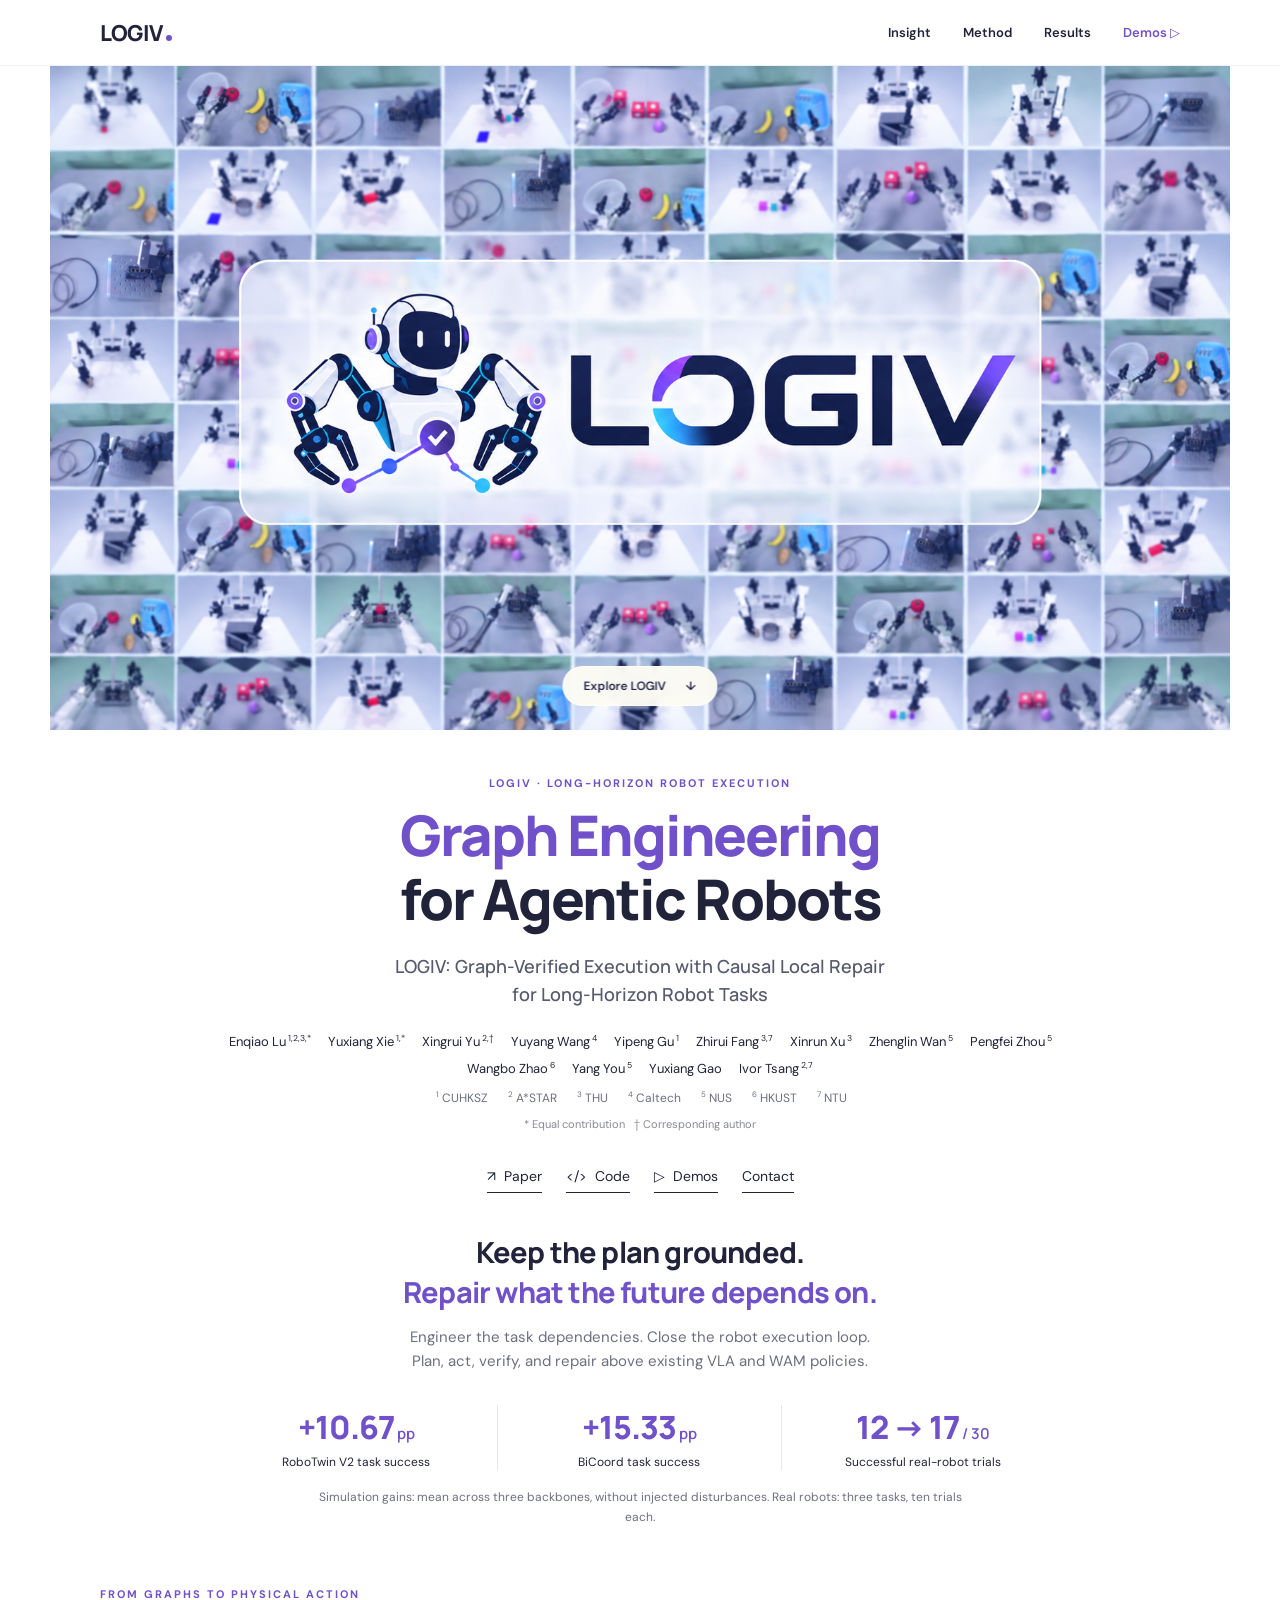
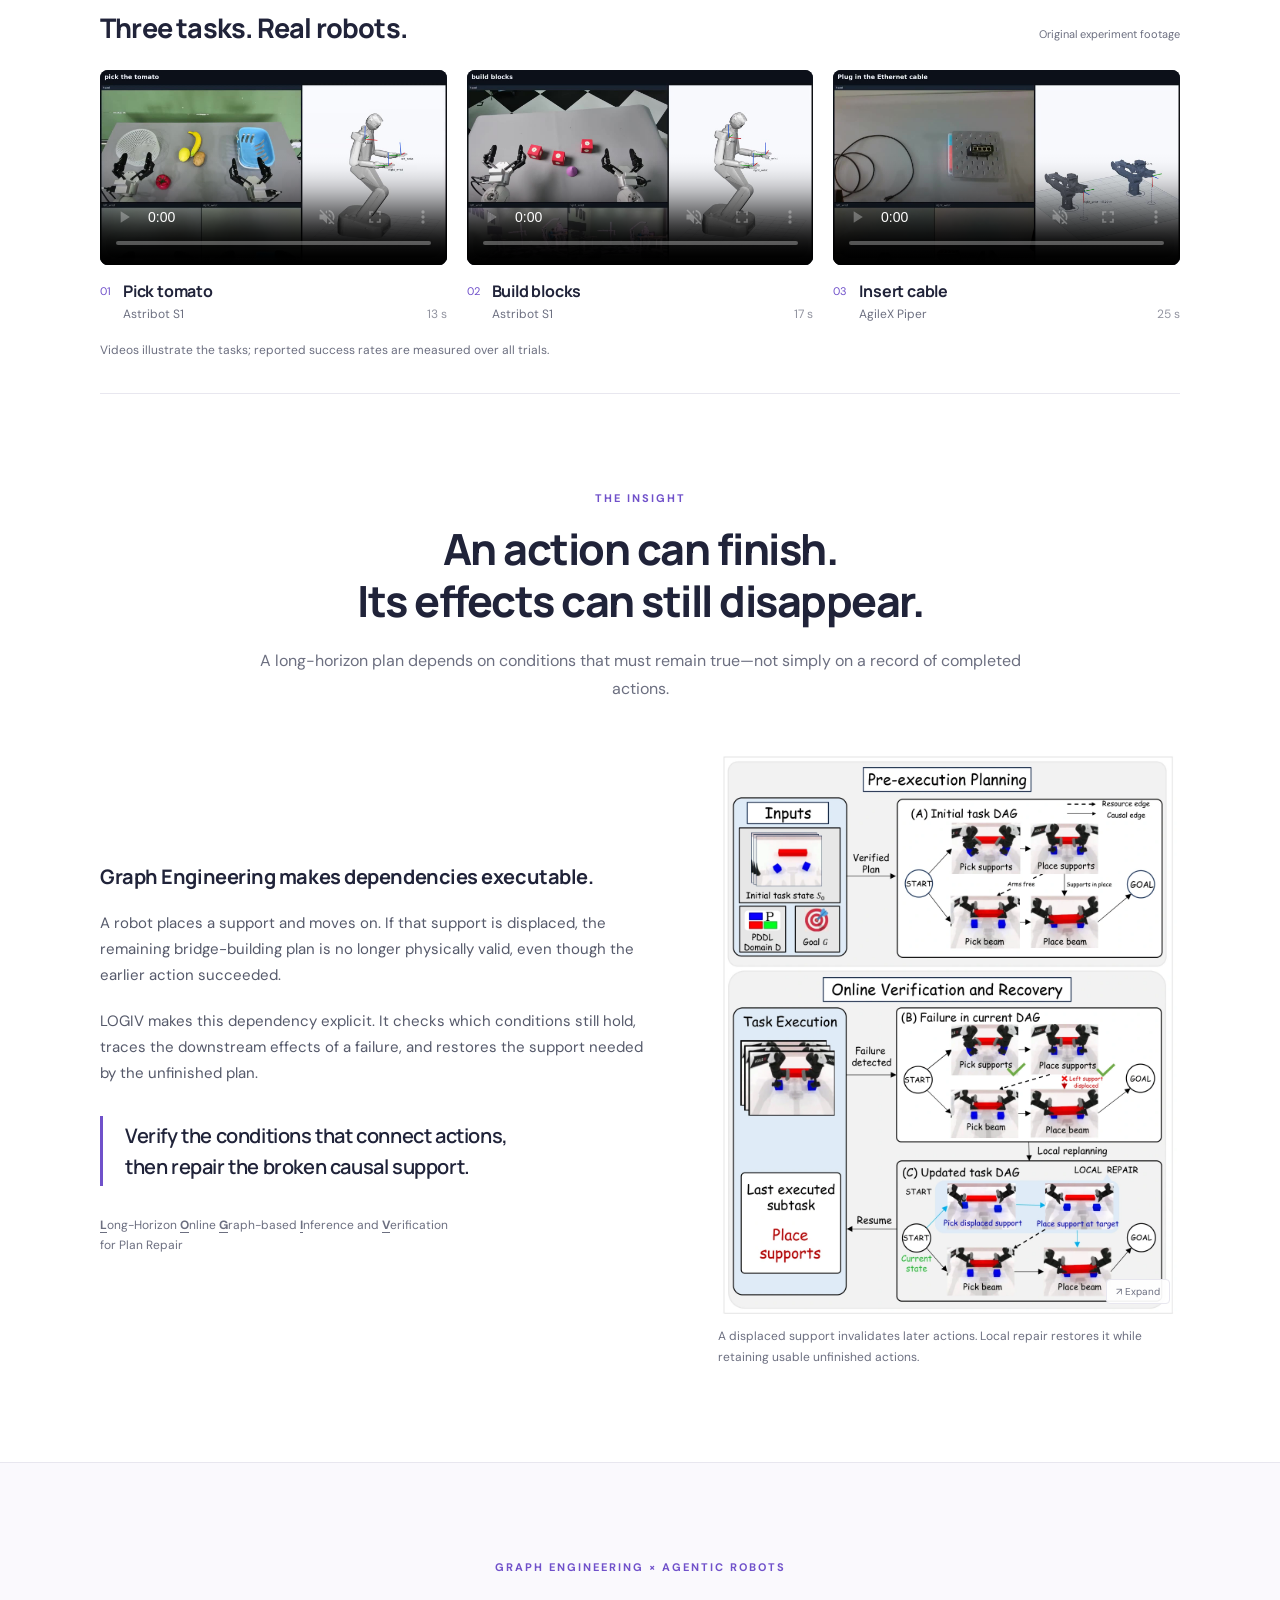
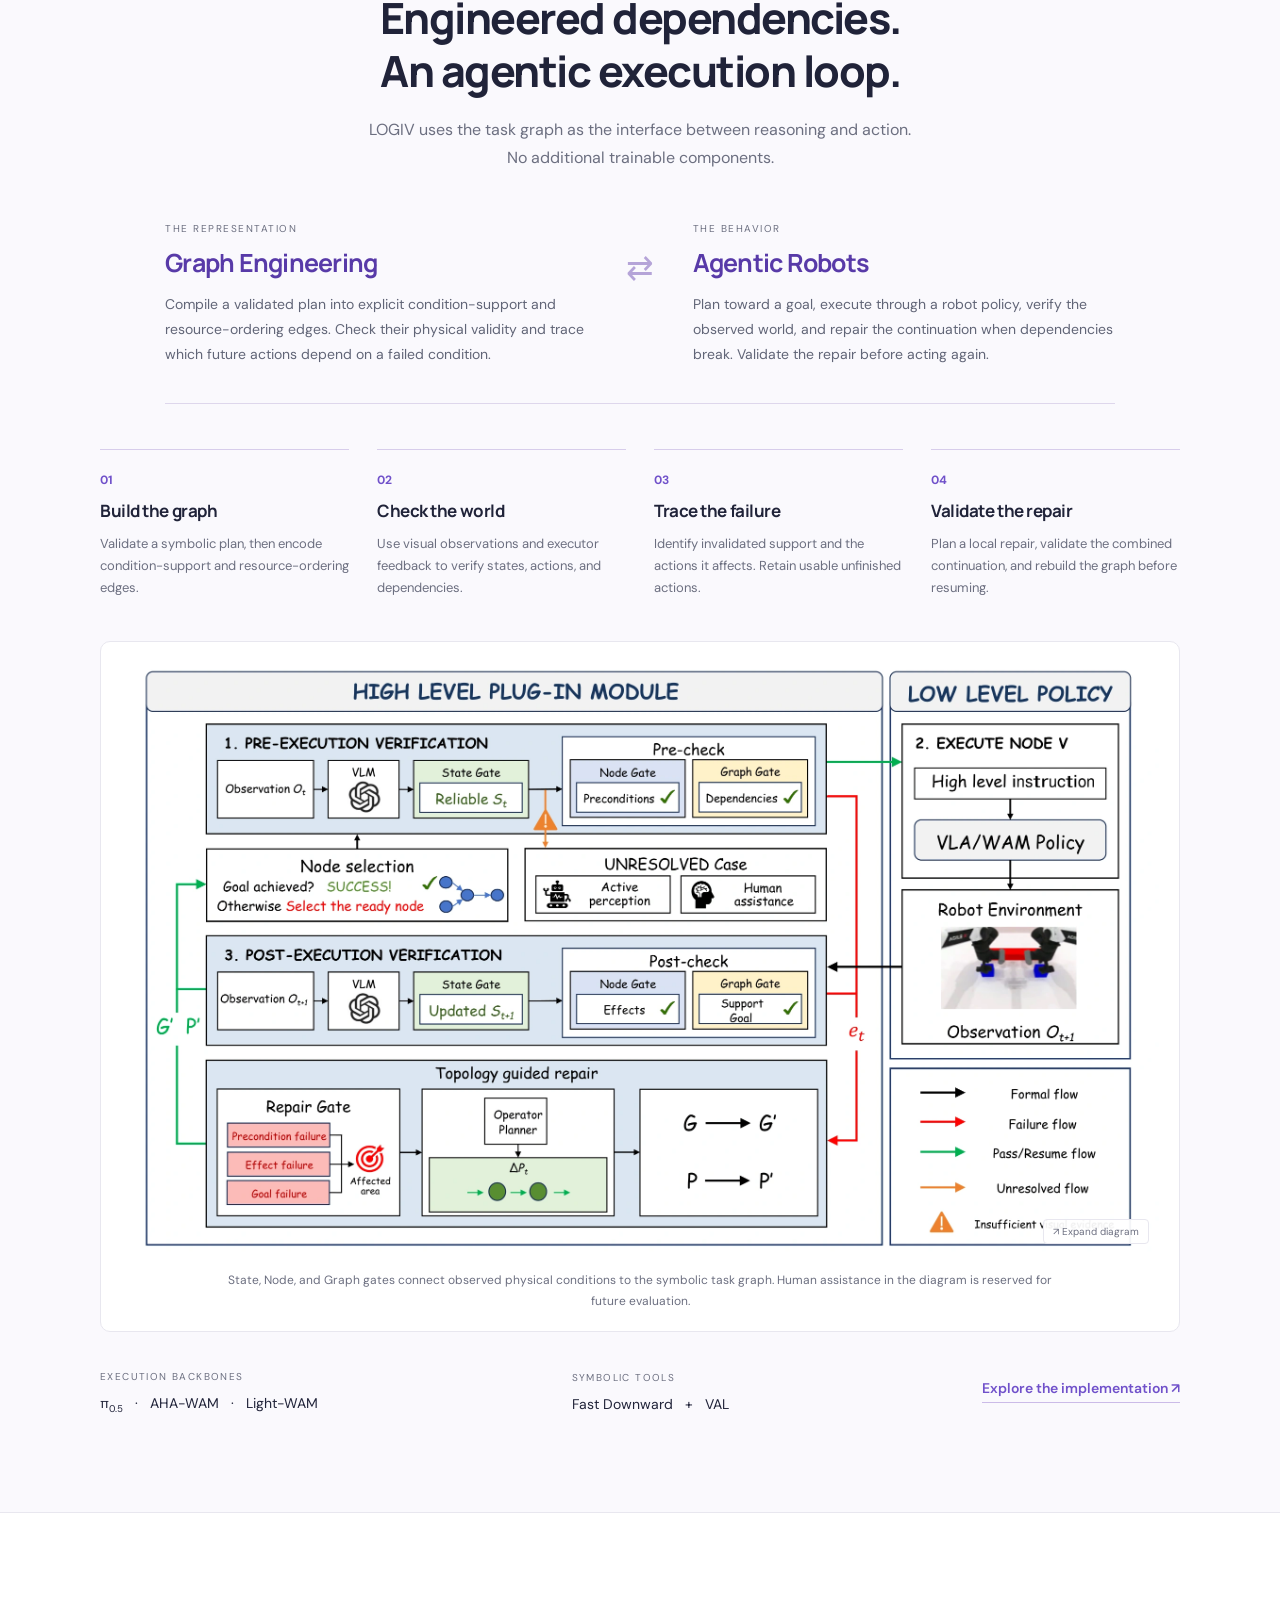
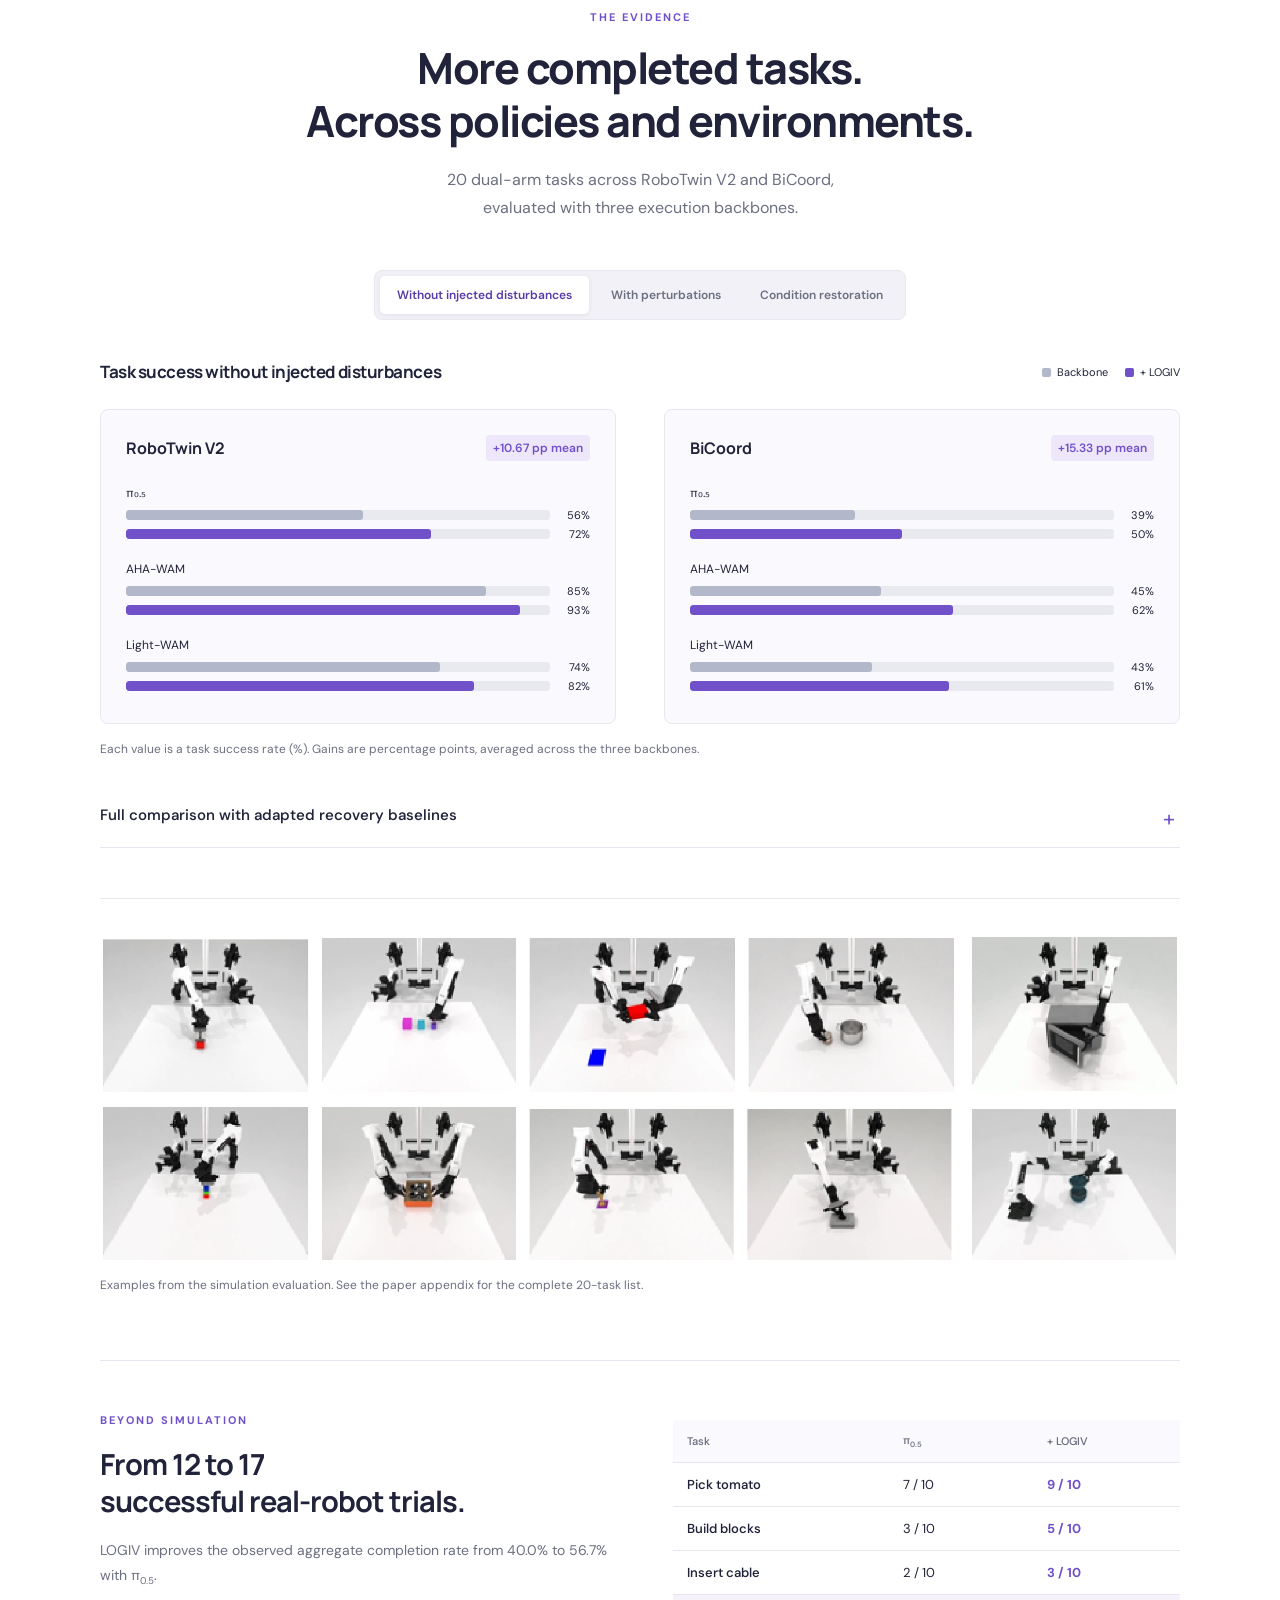
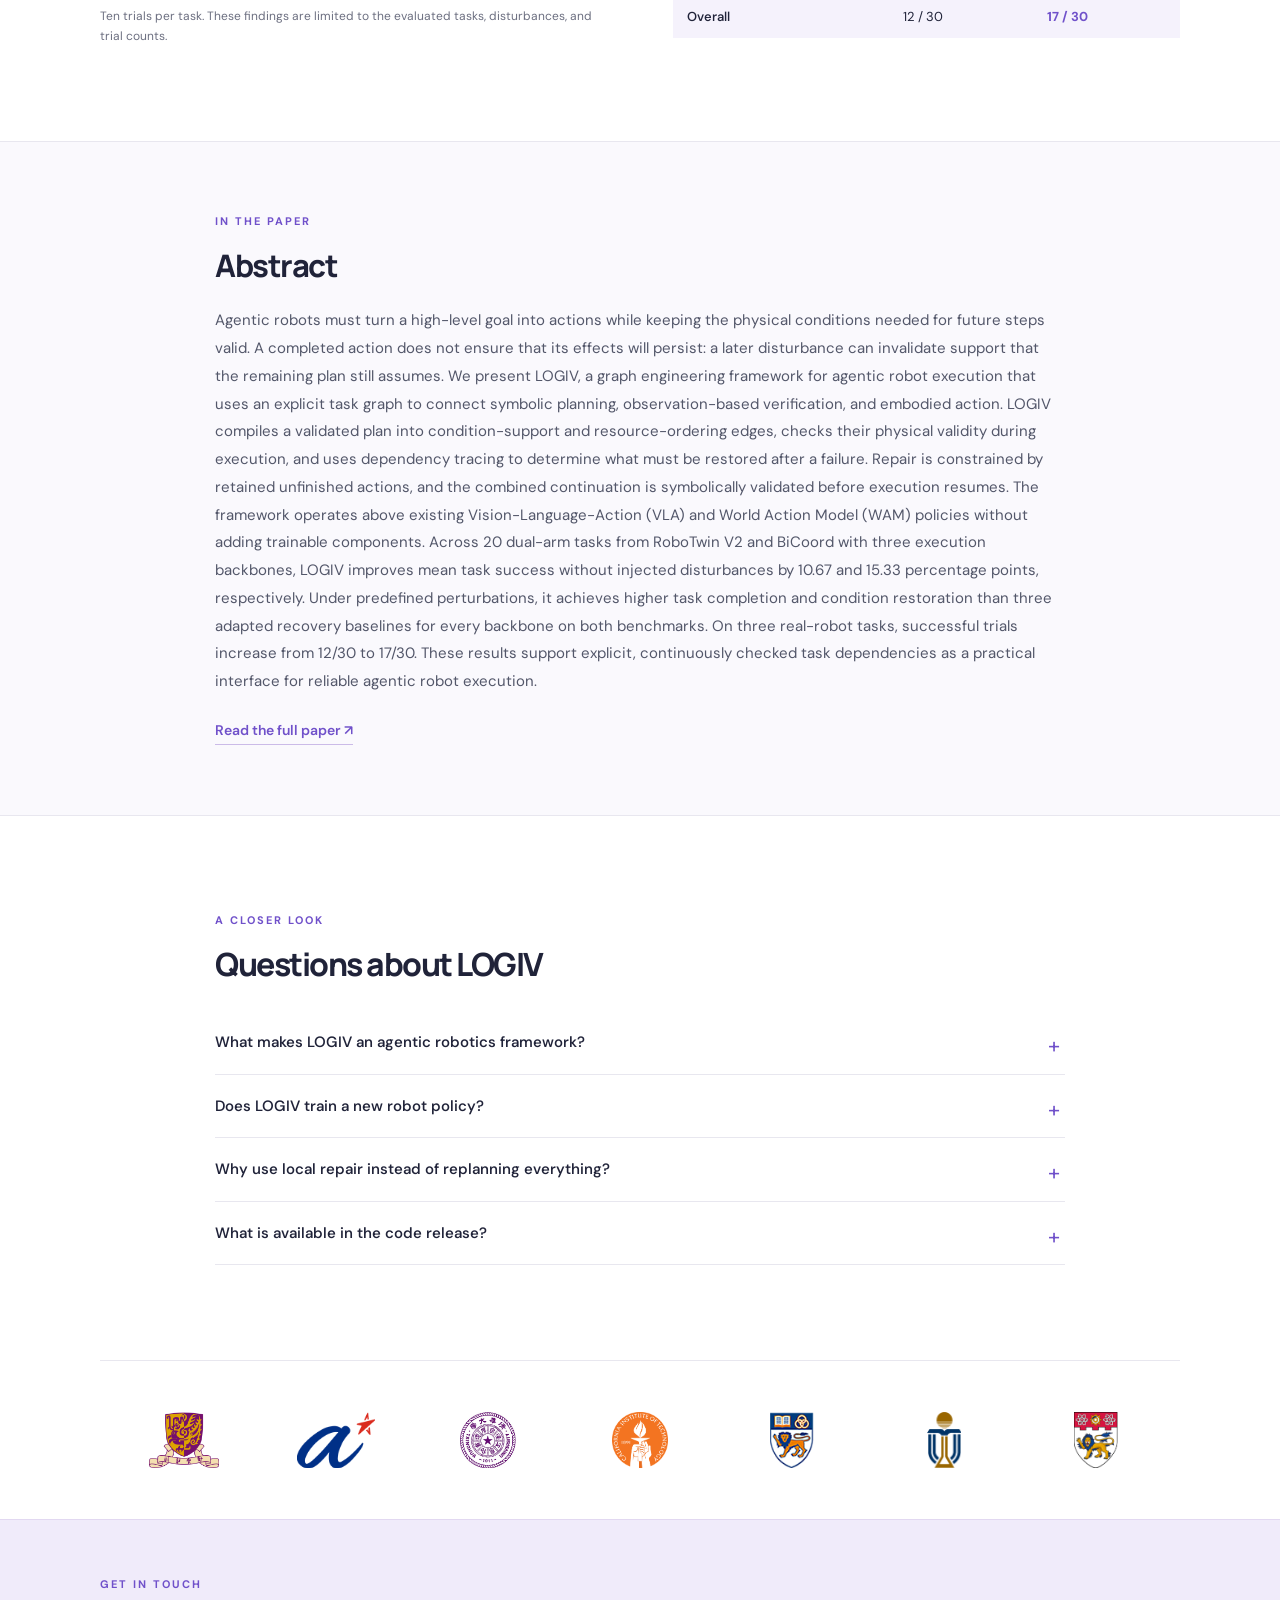
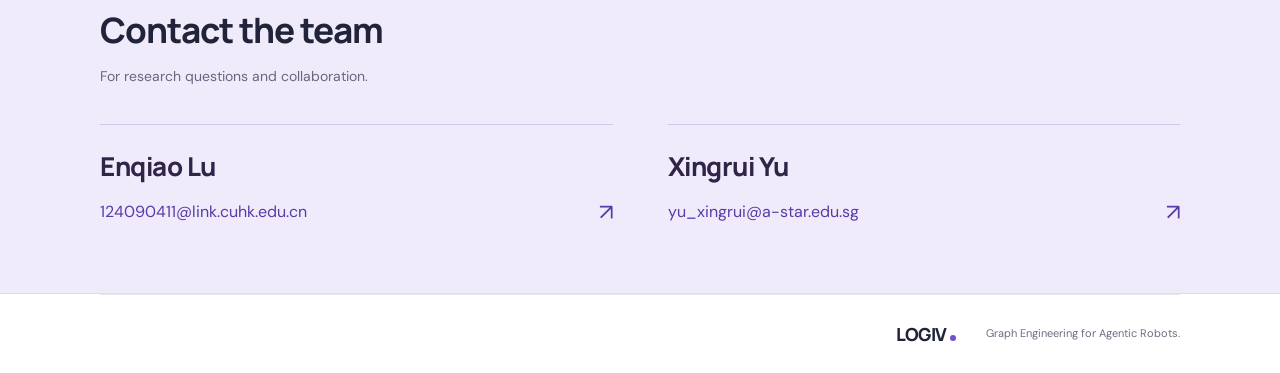
==== commit 79618a7d: "Sync author order and affiliations with the updated LOGIV paper" ====
--- a/index.html
+++ b/index.html
@@ -29,9 +29,9 @@
     <h1 class="concept-title"><span>Graph Engineering</span><br>for <span>Agentic Robots</span></h1>
     <p class="paper-subtitle" id="paper-title">LOGIV: Graph-Verified Execution with Causal Local Repair<br class="desktop-break"> for Long-Horizon Robot Tasks</p>
     <div class="authors" aria-label="Authors">
-      <span>Enqiao Lu<sup>1,2,7,*</sup></span><span>Yuxiang Xie<sup>1,6,*</sup></span><span>Xingrui Yu<sup>2,†</sup></span><span>Yuyang Wang<sup>3,6</sup></span><span>Yipeng Gu<sup>1</sup></span><span>Zhenglin Wan<sup>4</sup></span><span>Pengfei Zhou<sup>4</sup></span><span>Wangbo Zhao<sup>5</sup></span><span>Yang You<sup>4</sup></span><span>Yuxiang Gao<sup>6</sup></span><span>Ivor Tsang<sup>2,7</sup></span>
+      <span>Enqiao Lu<sup>1,2,3,*</sup></span><span>Yuxiang Xie<sup>1,*</sup></span><span>Xingrui Yu<sup>2,†</sup></span><span>Yuyang Wang<sup>4</sup></span><span>Yipeng Gu<sup>1</sup></span><span>Zhirui Fang<sup>3,7</sup></span><span>Xinrun Xu<sup>3</sup></span><span>Zhenglin Wan<sup>5</sup></span><span>Pengfei Zhou<sup>5</sup></span><span>Wangbo Zhao<sup>6</sup></span><span>Yang You<sup>5</sup></span><span>Yuxiang Gao</span><span>Ivor Tsang<sup>2,7</sup></span>
     </div>
-    <p class="affiliations"><span><sup>1</sup> CUHKSZ</span><span><sup>2</sup> A*STAR</span><span><sup>3</sup> Caltech</span><span><sup>4</sup> NUS</span><span><sup>5</sup> HKUST</span><span><sup>6</sup> COCO Matrix</span><span><sup>7</sup> NTU</span></p>
+    <p class="affiliations"><span><sup>1</sup> CUHKSZ</span><span><sup>2</sup> A*STAR</span><span><sup>3</sup> THU</span><span><sup>4</sup> Caltech</span><span><sup>5</sup> NUS</span><span><sup>6</sup> HKUST</span><span><sup>7</sup> NTU</span></p>
     <p class="author-note">* Equal contribution &nbsp; † Corresponding author</p>
     <div class="resource-links"><a href="assets/LOGIV-paper.pdf" target="_blank" rel="noopener"><span aria-hidden="true">↗</span> Paper</a><a href="https://github.com/Enqiao-Lu/LOGIV" target="_blank" rel="noopener"><span aria-hidden="true">&lt;/&gt;</span> Code</a><a href="#demos"><span aria-hidden="true">▷</span> Demos</a><a href="#contact">Contact</a></div>
     <h2 class="hero-message">Keep the plan grounded.<br><span>Repair what the future depends on.</span></h2>
@@ -86,7 +86,7 @@
   <section class="section wrap narrow faq" aria-labelledby="faq-title"><p class="eyebrow">A closer look</p><h2 id="faq-title">Questions about LOGIV</h2><details><summary>What makes LOGIV an agentic robotics framework?</summary><p>It closes a planning–execution–verification–repair loop. The system reasons about the conditions needed for future actions, observes whether they remain valid, and updates its continuation after failure. Its autonomy is bounded by the symbolic task model, available observations, execution policies, and budget.</p></details><details><summary>Does LOGIV train a new robot policy?</summary><p>No. LOGIV operates above existing VLA and WAM policies. It adds symbolic task-graph construction, runtime verification, and local plan repair without adding trainable components.</p></details><details><summary>Why use local repair instead of replanning everything?</summary><p>Usable unfinished actions constrain the repair. By restoring the support they need and validating the combined continuation, LOGIV can avoid repeating valid work. In the reported ablation, replanning all remaining actions increases repeated valid actions from 0.2 to 1.6.</p></details><details><summary>What is available in the code release?</summary><p>The repository includes a LOGIV core reconstructed from the paper, integration layers for RoboTwin and BiCoord, and two example PDDL/prompt bundles. Complete experimental reproduction additionally requires the original task models, full prompts, policy weights, layouts, perturbation schedules, and budgets. See the <a href="https://github.com/Enqiao-Lu/LOGIV#implementation-and-validation-scope" target="_blank" rel="noopener">repository's validation scope</a>.</p></details></section>
 
 
-  <section class="institutions wrap" aria-label="Author affiliations"><div><span class="emblem" style="--ratio:1.260000;--scale:1.000000;--offset-x:0.000000;--offset-y:0.000000"><img src="assets/logo-cuhksz.png" alt="CUHKSZ" loading="lazy"></span></div><div><span class="emblem" style="--ratio:1.397351;--scale:1.324503;--offset-x:0.105960;--offset-y:0.152318"><img src="assets/logo-astar.png" alt="A*STAR" loading="lazy"></span></div><div><span class="emblem" style="--ratio:1.003040;--scale:1.000000;--offset-x:0.000000;--offset-y:0.000000"><img src="assets/logo-caltech-seal.png" alt="Caltech" loading="lazy"></span></div><div><span class="emblem" style="--ratio:0.782609;--scale:1.000000;--offset-x:0.000000;--offset-y:0.000000"><img src="assets/logo-nus.png" alt="NUS" loading="lazy"></span></div><div><span class="emblem" style="--ratio:0.610169;--scale:1.000000;--offset-x:0.000000;--offset-y:0.000000"><img src="assets/logo-hkust.png" alt="HKUST" loading="lazy"></span></div><div class="company-logo"><img src="assets/logo-coco-official.png" alt="COCO Matrix" loading="lazy"></div><div><span class="emblem" style="--ratio:0.778499;--scale:1.000000;--offset-x:0.000000;--offset-y:0.000000"><img src="assets/logo-ntu.png" alt="NTU" loading="lazy"></span></div></section>
+  <section class="institutions wrap" aria-label="Author affiliations"><div><span class="emblem" style="--ratio:1.260000;--scale:1.000000;--offset-x:0.000000;--offset-y:0.000000"><img src="assets/logo-cuhksz.png" alt="CUHKSZ" loading="lazy"></span></div><div><span class="emblem" style="--ratio:1.397351;--scale:1.324503;--offset-x:0.105960;--offset-y:0.152318"><img src="assets/logo-astar.png" alt="A*STAR" loading="lazy"></span></div><div><span class="emblem" style="--ratio:1.004630;--scale:1.388889;--offset-x:1.087963;--offset-y:0.180556"><img src="assets/logo-tsinghua.jpg" alt="Tsinghua University" loading="lazy"></span></div><div><span class="emblem" style="--ratio:1.003040;--scale:1.000000;--offset-x:0.000000;--offset-y:0.000000"><img src="assets/logo-caltech-seal.png" alt="Caltech" loading="lazy"></span></div><div><span class="emblem" style="--ratio:0.782609;--scale:1.000000;--offset-x:0.000000;--offset-y:0.000000"><img src="assets/logo-nus.png" alt="NUS" loading="lazy"></span></div><div><span class="emblem" style="--ratio:0.610169;--scale:1.000000;--offset-x:0.000000;--offset-y:0.000000"><img src="assets/logo-hkust.png" alt="HKUST" loading="lazy"></span></div><div><span class="emblem" style="--ratio:0.778499;--scale:1.000000;--offset-x:0.000000;--offset-y:0.000000"><img src="assets/logo-ntu.png" alt="NTU" loading="lazy"></span></div></section>
   <section class="contact-band" id="contact" aria-labelledby="contact-title"><div class="wrap"><p class="eyebrow">Get in touch</p><h2 id="contact-title">Contact the team</h2><p class="contact-intro">For research questions and collaboration.</p><div class="contact-people"><a href="mailto:124090411@link.cuhk.edu.cn"><span class="contact-name">Enqiao Lu</span><span class="contact-email">124090411@link.cuhk.edu.cn <span aria-hidden="true">↗</span></span></a><a href="mailto:yu_xingrui@a-star.edu.sg"><span class="contact-name">Xingrui Yu</span><span class="contact-email">yu_xingrui@a-star.edu.sg <span aria-hidden="true">↗</span></span></a></div></div></section>
 </main>
 <footer class="wrap"><a class="wordmark" href="#top">LOGIV<span class="wordmark-dot"></span></a><p>Graph Engineering for Agentic Robots.</p></footer>
--- a/styles.css
+++ b/styles.css
@@ -19,7 +19,7 @@
 
 /* Full-screen original poster; the foreground image is kept intact. */
 .hero.wrap{width:100%;padding-top:0}.poster-hero{position:relative;width:100%;height:calc(100svh - 66px);min-height:420px;overflow:hidden;background:#d9e0f0;isolation:isolate}.poster-hero::before{content:'';position:absolute;inset:-20px;background:url('assets/logiv-logo.png') center/cover;filter:blur(18px);opacity:.6;z-index:-1}.hero .poster-hero .hero-logo{width:100%;height:100%;object-fit:contain;display:block;max-width:none;margin:0;border-radius:0;box-shadow:none}.poster-scroll{position:absolute;bottom:24px;left:50%;transform:translateX(-50%);background:#fffef5ed;color:#26264e;border:1px solid #ffffffaa;border-radius:24px;padding:11px 20px;font-size:12px;font-weight:600;box-shadow:0 4px 20px #29223e14;display:flex;align-items:center;gap:20px;backdrop-filter:blur(12px)}.hero #project-intro{padding-top:44px}.hero .authors{width:min(850px,calc(100% - 36px))}.hero .affiliations{padding-inline:18px}.hero h1,.hero .paper-subtitle,.hero .hero-message,.hero .hero-description,.hero .fine-print{padding-inline:18px}.hero .hero-stats{width:min(850px,calc(100% - 30px));margin-inline:auto}
-.institutions{--emblem-height:56px;gap:24px;grid-template-columns:repeat(5,1fr) 1.5fr 1fr}.institutions>div{height:68px}.institutions .emblem{position:relative;display:block;overflow:hidden;height:var(--emblem-height);width:calc(var(--emblem-height)*var(--ratio));flex-shrink:0}.institutions .emblem img{position:absolute;left:calc(-1*var(--emblem-height)*var(--offset-x));top:calc(-1*var(--emblem-height)*var(--offset-y));height:calc(var(--emblem-height)*var(--scale));width:auto;max-width:none;max-height:none;object-fit:initial}.institutions .company-logo img{width:155px;max-width:100%;max-height:none;height:auto}
+.institutions{--emblem-height:56px;gap:24px;grid-template-columns:repeat(7,1fr)}.institutions>div{height:68px}.institutions .emblem{position:relative;display:block;overflow:hidden;height:var(--emblem-height);width:calc(var(--emblem-height)*var(--ratio));flex-shrink:0}.institutions .emblem img{position:absolute;left:calc(-1*var(--emblem-height)*var(--offset-x));top:calc(-1*var(--emblem-height)*var(--offset-y));height:calc(var(--emblem-height)*var(--scale));width:auto;max-width:none;max-height:none;object-fit:initial}.institutions .company-logo img{width:155px;max-width:100%;max-height:none;height:auto}
 @media(max-width:700px){.institutions{--emblem-height:48px;grid-template-columns:repeat(4,1fr);gap:18px}.institutions>div{height:60px}.institutions .company-logo{grid-column:span 2}.institutions .company-logo img{width:145px}.poster-hero{height:calc(100svh - 59px);min-height:420px}.hero .poster-hero .hero-logo{width:100%;height:100%}.hero #project-intro{padding-top:32px}.poster-scroll{bottom:26px;white-space:nowrap}}
 :root{scroll-behavior:auto}
 .poster-hero{width:min(1180px,100%);height:auto;min-height:0;margin-inline:auto;background:none}.poster-hero::before{display:none}.hero .poster-hero .hero-logo{height:auto}.poster-scroll{box-shadow:none}
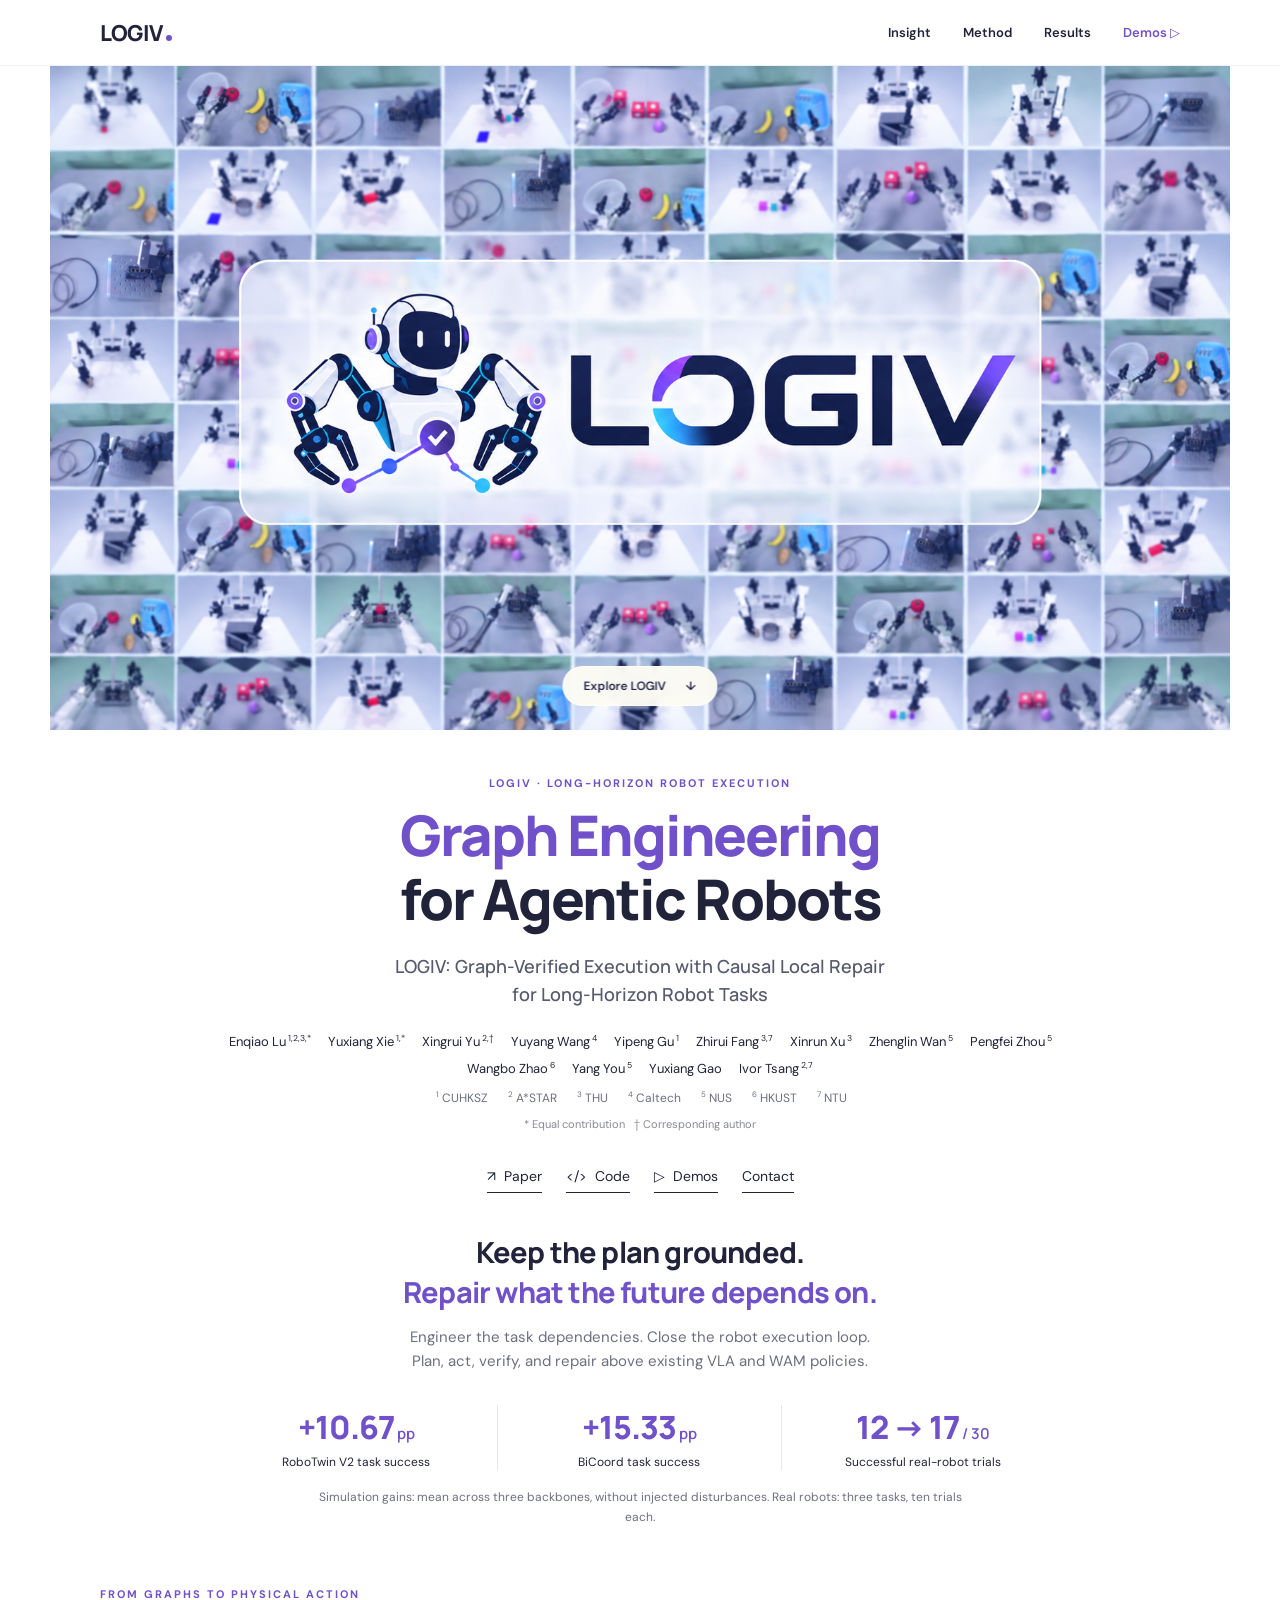
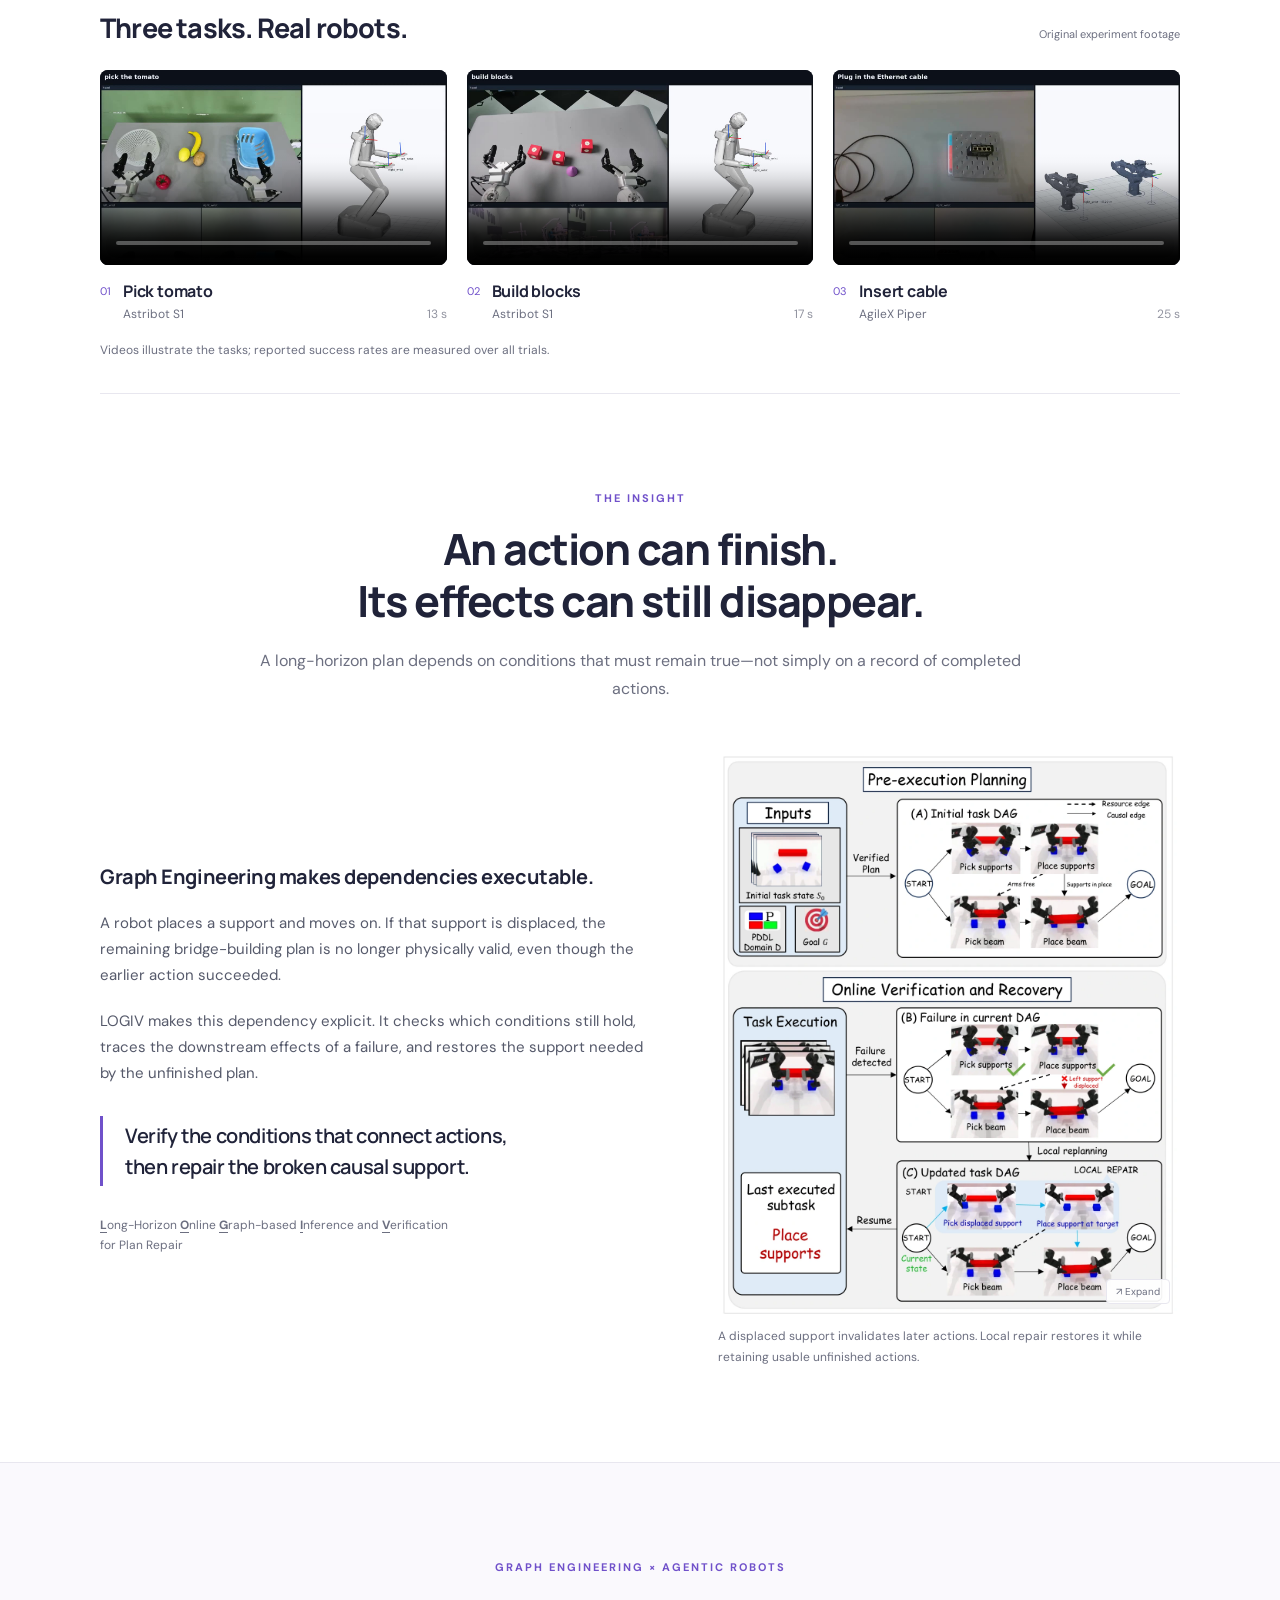
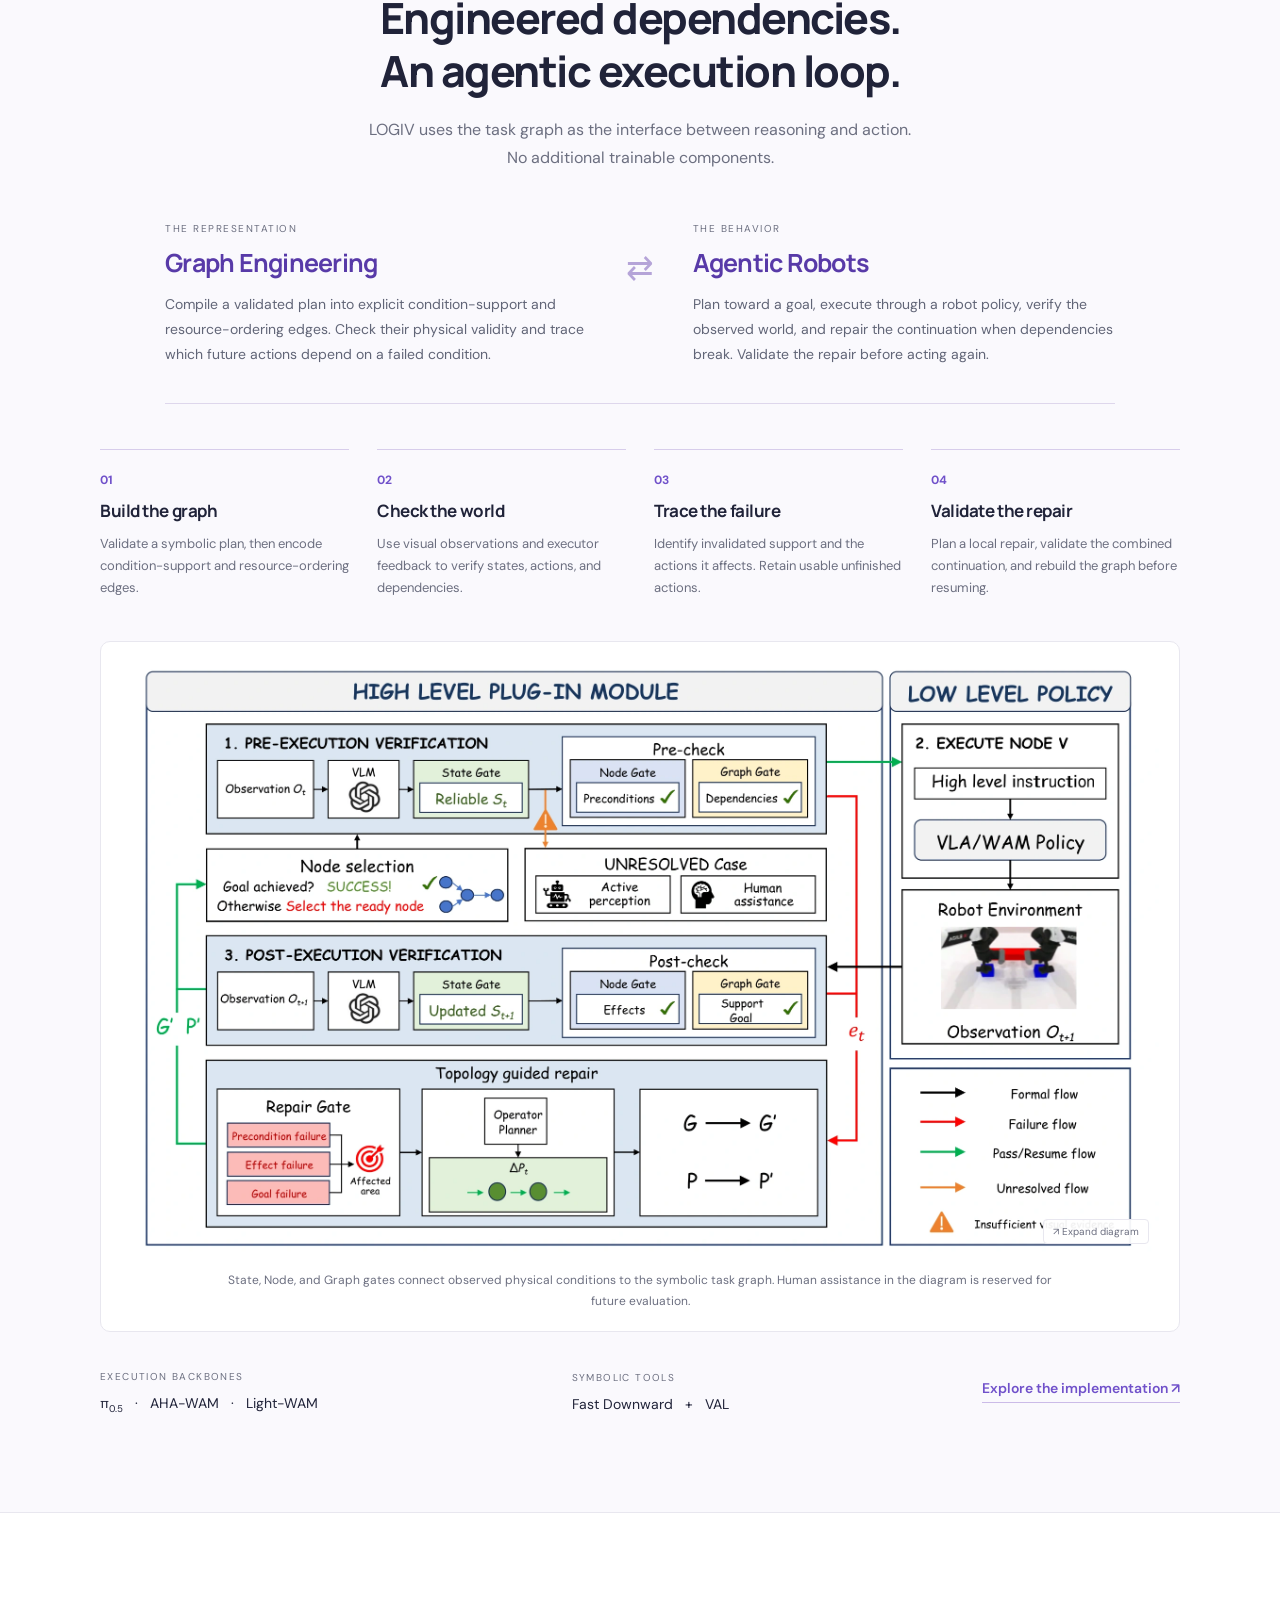
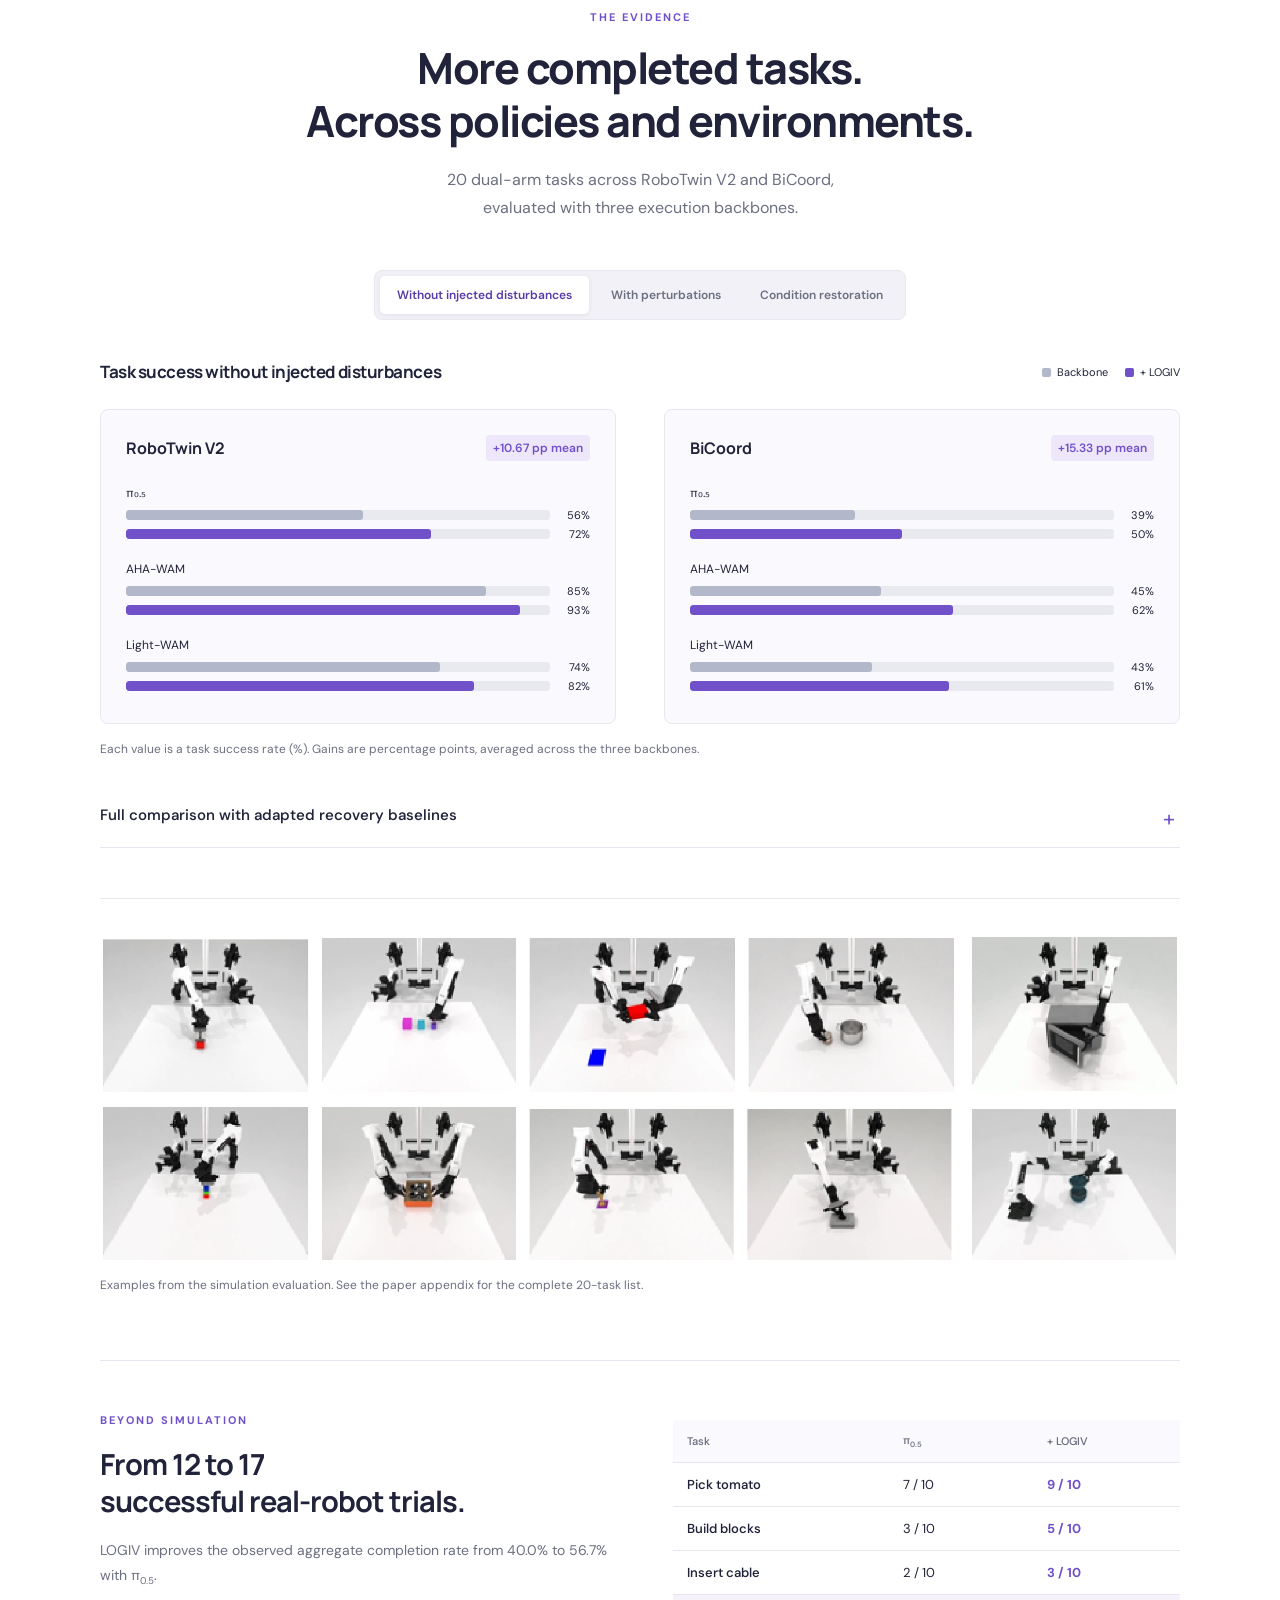
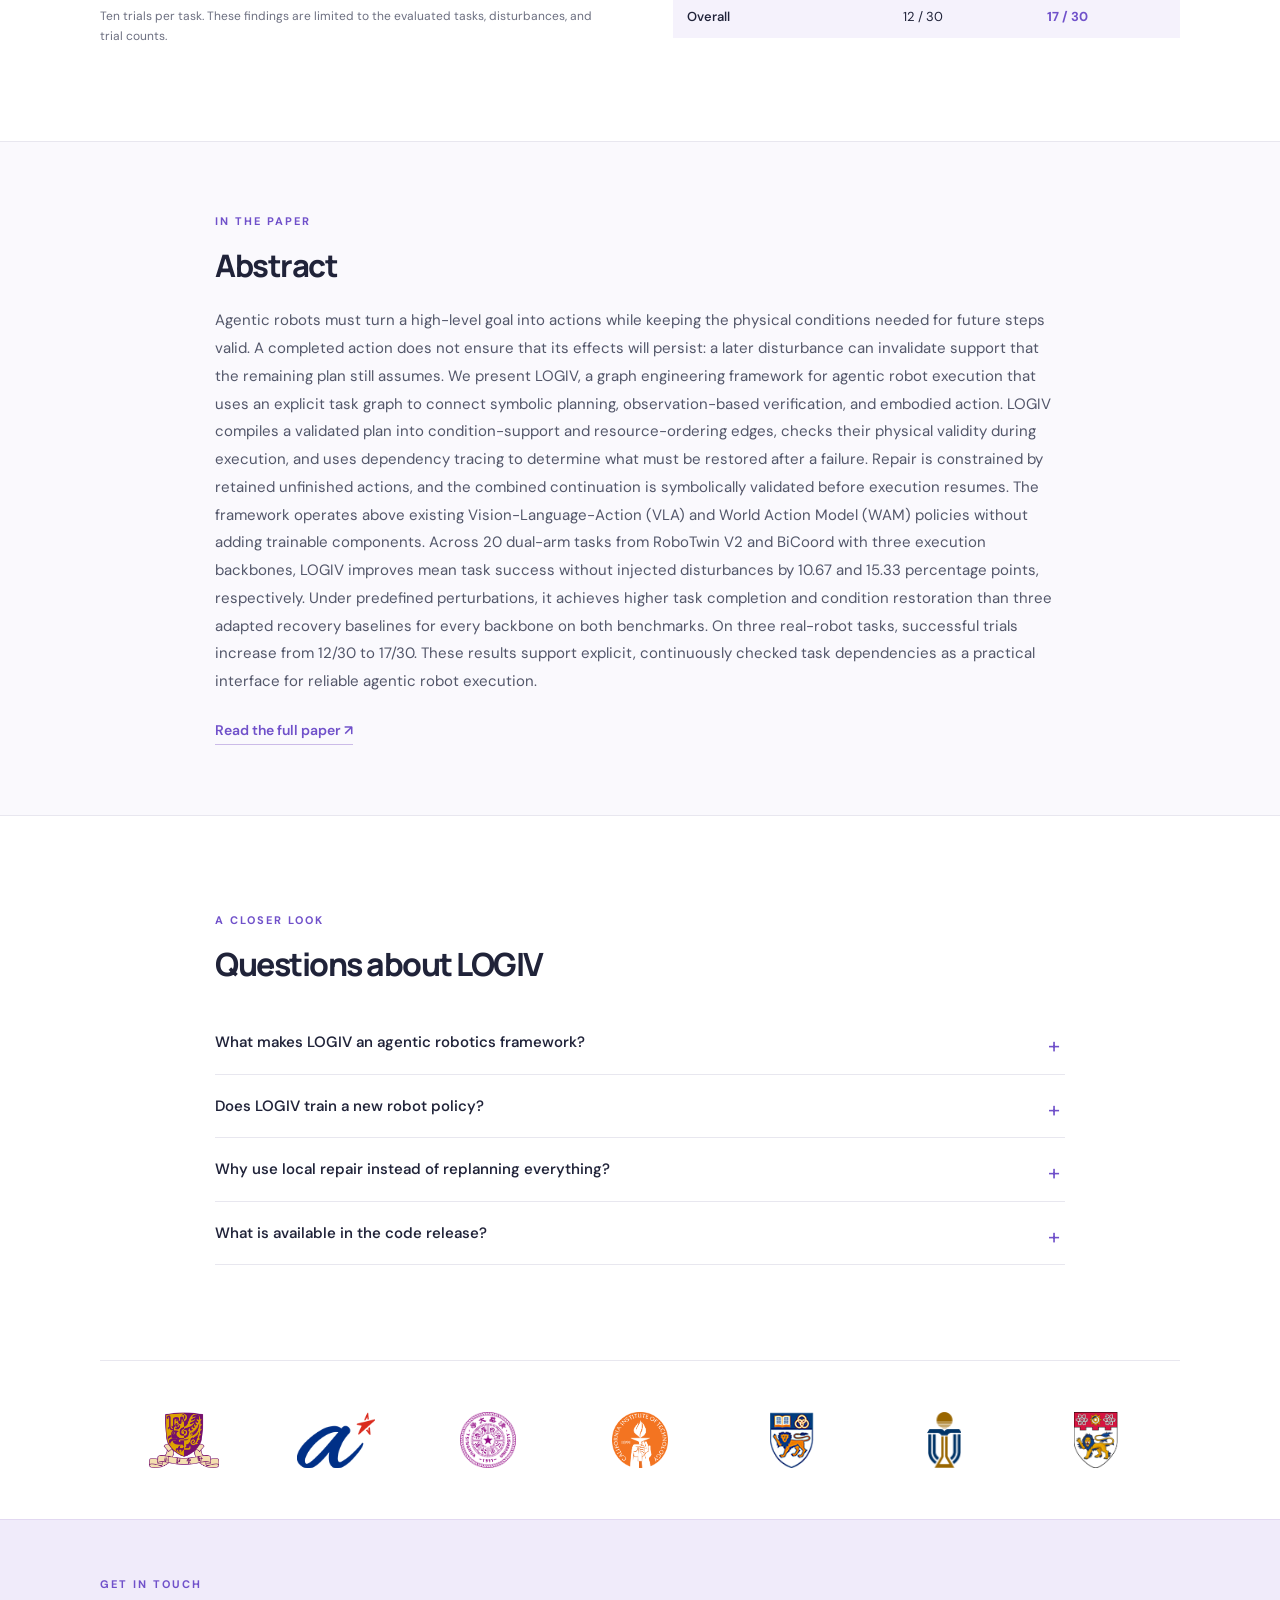
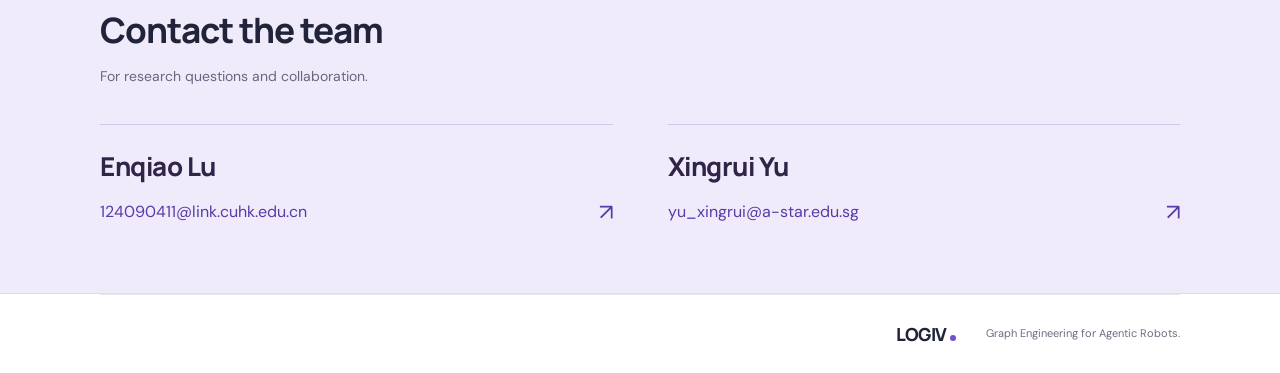
==== commit 3b777ff8: "Use the transparent Tsinghua emblem on the project page" ====
--- a/index.html
+++ b/index.html
@@ -86,7 +86,7 @@
   <section class="section wrap narrow faq" aria-labelledby="faq-title"><p class="eyebrow">A closer look</p><h2 id="faq-title">Questions about LOGIV</h2><details><summary>What makes LOGIV an agentic robotics framework?</summary><p>It closes a planning–execution–verification–repair loop. The system reasons about the conditions needed for future actions, observes whether they remain valid, and updates its continuation after failure. Its autonomy is bounded by the symbolic task model, available observations, execution policies, and budget.</p></details><details><summary>Does LOGIV train a new robot policy?</summary><p>No. LOGIV operates above existing VLA and WAM policies. It adds symbolic task-graph construction, runtime verification, and local plan repair without adding trainable components.</p></details><details><summary>Why use local repair instead of replanning everything?</summary><p>Usable unfinished actions constrain the repair. By restoring the support they need and validating the combined continuation, LOGIV can avoid repeating valid work. In the reported ablation, replanning all remaining actions increases repeated valid actions from 0.2 to 1.6.</p></details><details><summary>What is available in the code release?</summary><p>The repository includes a LOGIV core reconstructed from the paper, integration layers for RoboTwin and BiCoord, and two example PDDL/prompt bundles. Complete experimental reproduction additionally requires the original task models, full prompts, policy weights, layouts, perturbation schedules, and budgets. See the <a href="https://github.com/Enqiao-Lu/LOGIV#implementation-and-validation-scope" target="_blank" rel="noopener">repository's validation scope</a>.</p></details></section>
 
 
-  <section class="institutions wrap" aria-label="Author affiliations"><div><span class="emblem" style="--ratio:1.260000;--scale:1.000000;--offset-x:0.000000;--offset-y:0.000000"><img src="assets/logo-cuhksz.png" alt="CUHKSZ" loading="lazy"></span></div><div><span class="emblem" style="--ratio:1.397351;--scale:1.324503;--offset-x:0.105960;--offset-y:0.152318"><img src="assets/logo-astar.png" alt="A*STAR" loading="lazy"></span></div><div><span class="emblem" style="--ratio:1.004630;--scale:1.388889;--offset-x:1.087963;--offset-y:0.180556"><img src="assets/logo-tsinghua.jpg" alt="Tsinghua University" loading="lazy"></span></div><div><span class="emblem" style="--ratio:1.003040;--scale:1.000000;--offset-x:0.000000;--offset-y:0.000000"><img src="assets/logo-caltech-seal.png" alt="Caltech" loading="lazy"></span></div><div><span class="emblem" style="--ratio:0.782609;--scale:1.000000;--offset-x:0.000000;--offset-y:0.000000"><img src="assets/logo-nus.png" alt="NUS" loading="lazy"></span></div><div><span class="emblem" style="--ratio:0.610169;--scale:1.000000;--offset-x:0.000000;--offset-y:0.000000"><img src="assets/logo-hkust.png" alt="HKUST" loading="lazy"></span></div><div><span class="emblem" style="--ratio:0.778499;--scale:1.000000;--offset-x:0.000000;--offset-y:0.000000"><img src="assets/logo-ntu.png" alt="NTU" loading="lazy"></span></div></section>
+  <section class="institutions wrap" aria-label="Author affiliations"><div><span class="emblem" style="--ratio:1.260000;--scale:1.000000;--offset-x:0.000000;--offset-y:0.000000"><img src="assets/logo-cuhksz.png" alt="CUHKSZ" loading="lazy"></span></div><div><span class="emblem" style="--ratio:1.397351;--scale:1.324503;--offset-x:0.105960;--offset-y:0.152318"><img src="assets/logo-astar.png" alt="A*STAR" loading="lazy"></span></div><div><span class="emblem" style="--ratio:1.000000;--scale:1.000000;--offset-x:0.000000;--offset-y:0.000000"><img src="assets/logo-tsinghua.png" alt="Tsinghua University" loading="lazy"></span></div><div><span class="emblem" style="--ratio:1.003040;--scale:1.000000;--offset-x:0.000000;--offset-y:0.000000"><img src="assets/logo-caltech-seal.png" alt="Caltech" loading="lazy"></span></div><div><span class="emblem" style="--ratio:0.782609;--scale:1.000000;--offset-x:0.000000;--offset-y:0.000000"><img src="assets/logo-nus.png" alt="NUS" loading="lazy"></span></div><div><span class="emblem" style="--ratio:0.610169;--scale:1.000000;--offset-x:0.000000;--offset-y:0.000000"><img src="assets/logo-hkust.png" alt="HKUST" loading="lazy"></span></div><div><span class="emblem" style="--ratio:0.778499;--scale:1.000000;--offset-x:0.000000;--offset-y:0.000000"><img src="assets/logo-ntu.png" alt="NTU" loading="lazy"></span></div></section>
   <section class="contact-band" id="contact" aria-labelledby="contact-title"><div class="wrap"><p class="eyebrow">Get in touch</p><h2 id="contact-title">Contact the team</h2><p class="contact-intro">For research questions and collaboration.</p><div class="contact-people"><a href="mailto:124090411@link.cuhk.edu.cn"><span class="contact-name">Enqiao Lu</span><span class="contact-email">124090411@link.cuhk.edu.cn <span aria-hidden="true">↗</span></span></a><a href="mailto:yu_xingrui@a-star.edu.sg"><span class="contact-name">Xingrui Yu</span><span class="contact-email">yu_xingrui@a-star.edu.sg <span aria-hidden="true">↗</span></span></a></div></div></section>
 </main>
 <footer class="wrap"><a class="wordmark" href="#top">LOGIV<span class="wordmark-dot"></span></a><p>Graph Engineering for Agentic Robots.</p></footer>
